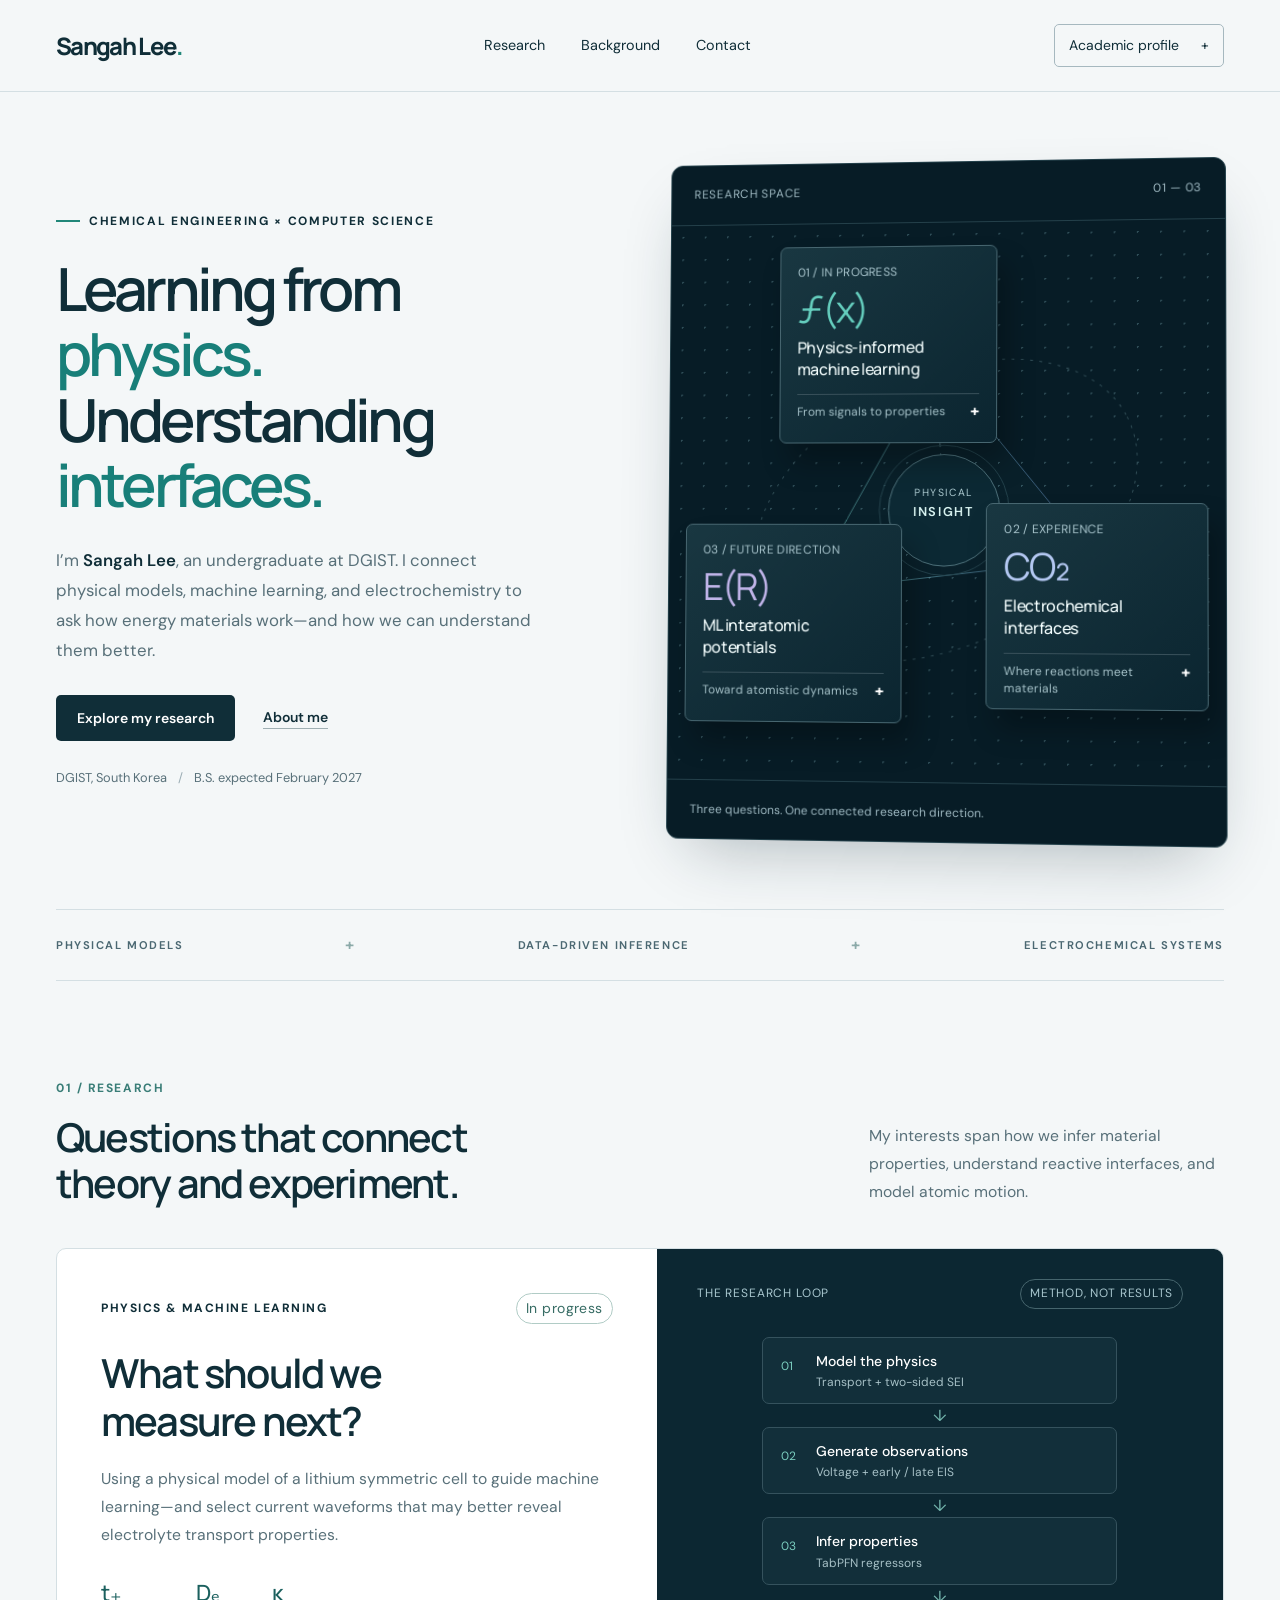
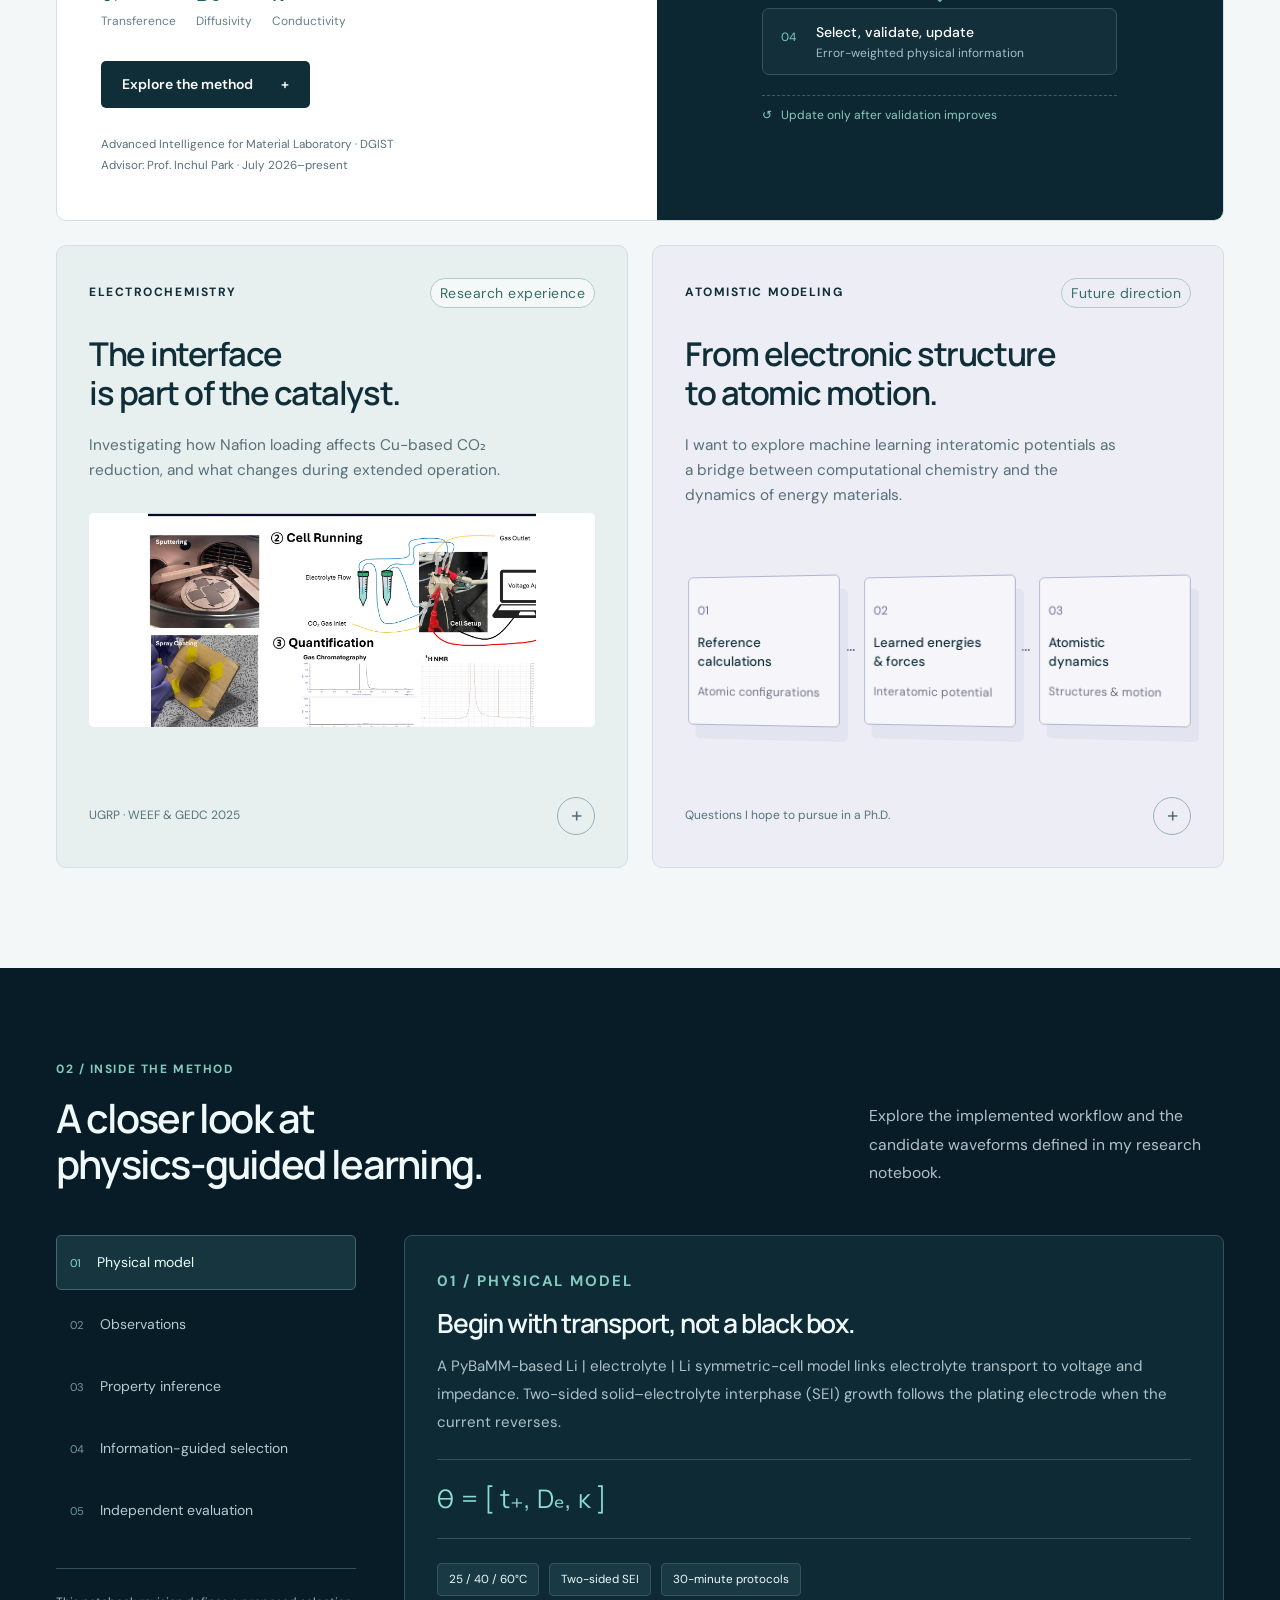
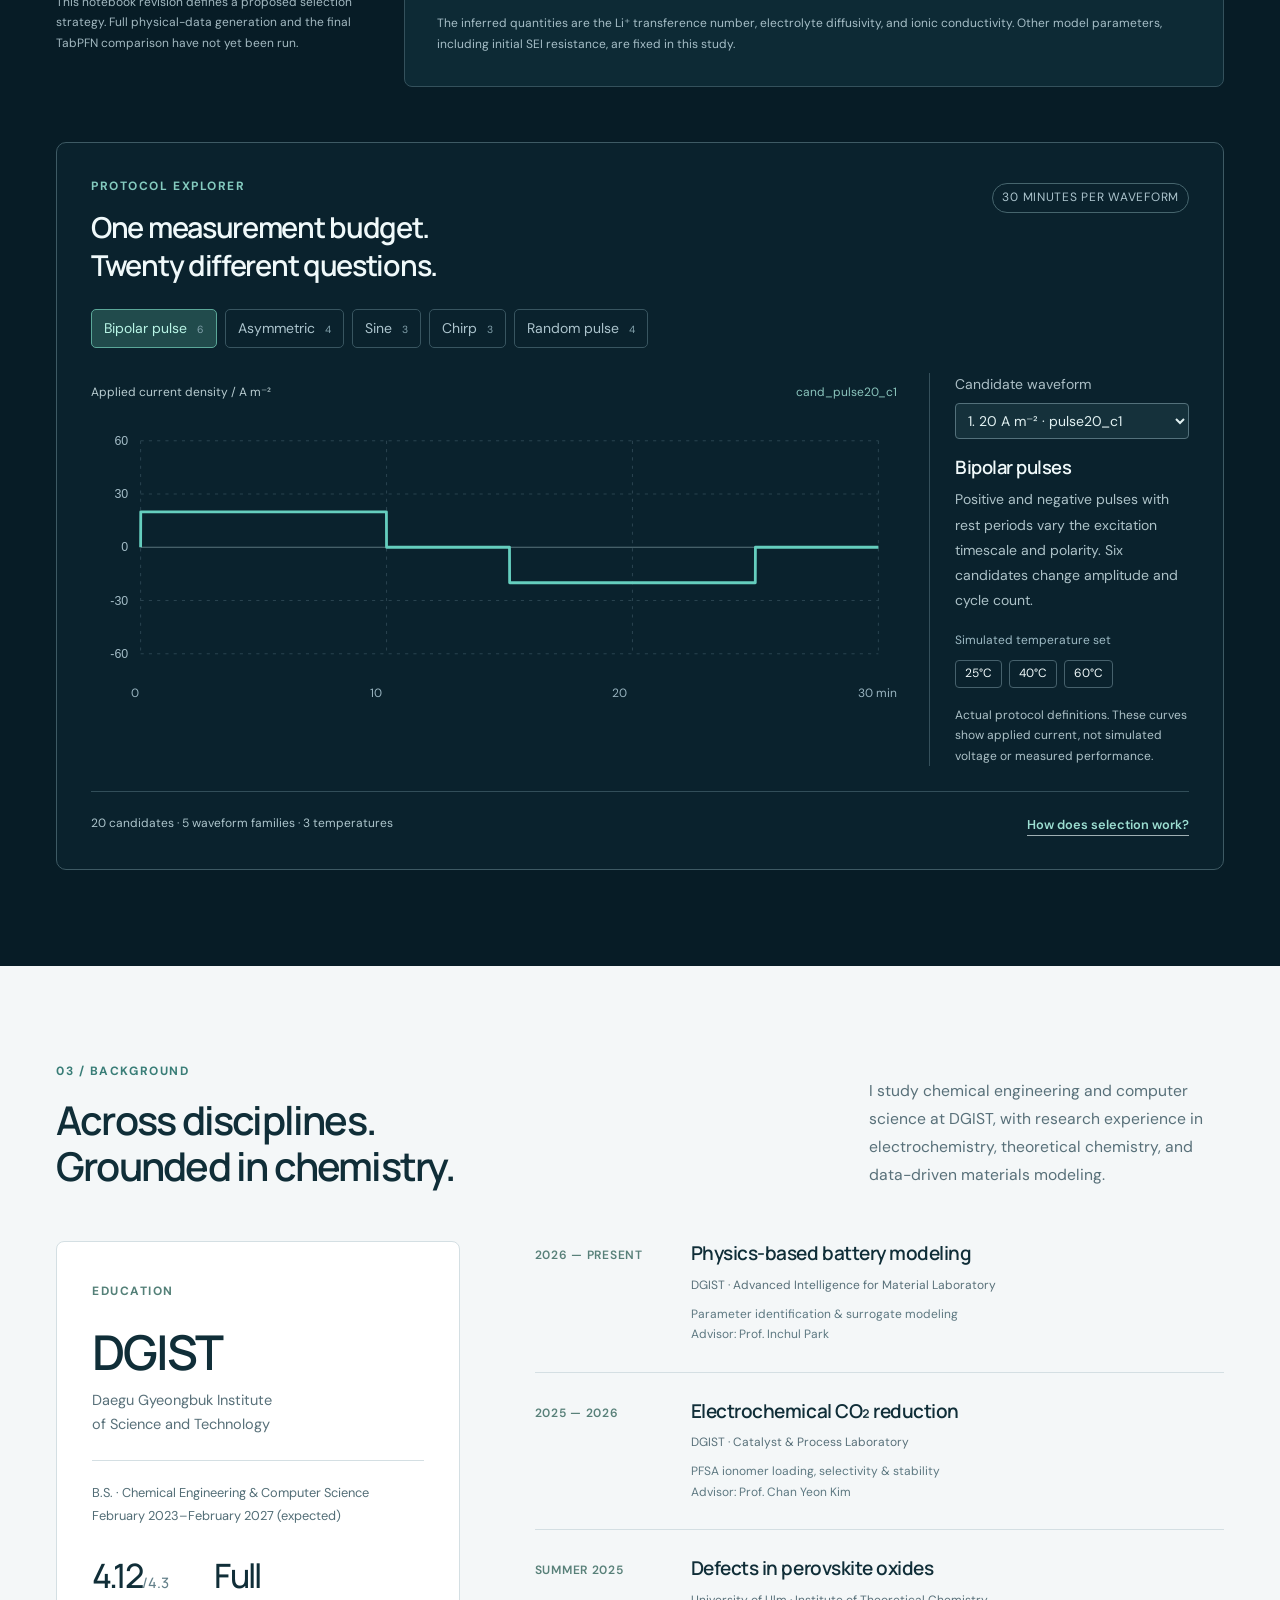
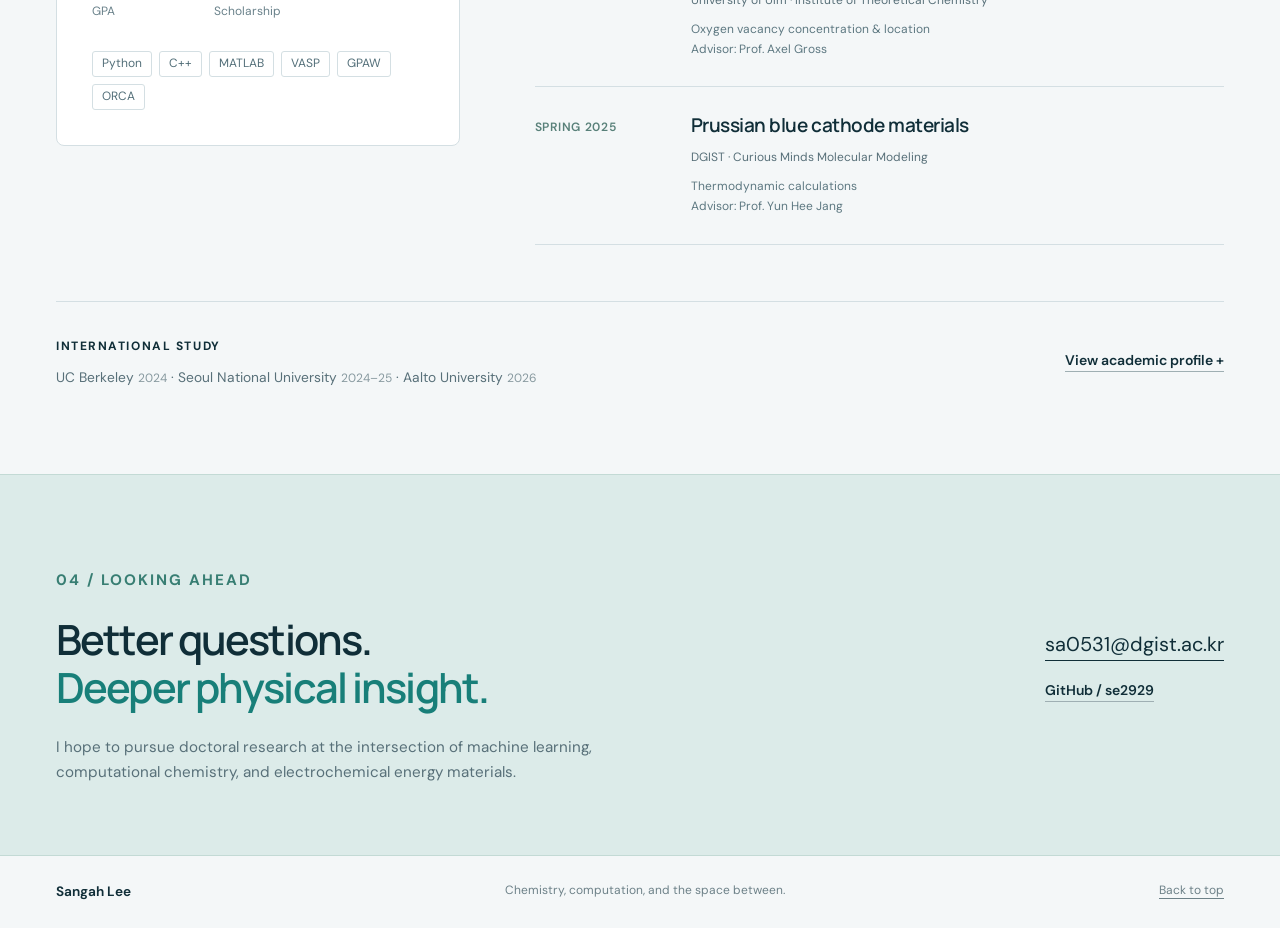
==== index.html @ da041368 "Publish Sangah Lee academic research portfolio" ====
<!doctype html>
<html lang="en">
<head>
<meta charset="UTF-8"><meta name="viewport" content="width=device-width, initial-scale=1">
<meta name="description" content="Sangah Lee — DGIST undergraduate exploring physics-informed machine learning, electrochemical interfaces, and atomistic simulation.">
<meta name="theme-color" content="#071c26"><title>Sangah Lee | Learning from physics. Understanding interfaces.</title>
<link rel="icon" type="image/svg+xml" href="data:image/svg+xml,%3Csvg xmlns='http://www.w3.org/2000/svg' viewBox='0 0 40 40'%3E%3Crect width='40' height='40' rx='9' fill='%23071c26'/%3E%3Cpath d='M27 11H17a5 5 0 0 0 0 10h6a4 4 0 0 1 0 8H12' fill='none' stroke='%2379ded0' stroke-width='3'/%3E%3C/svg%3E">
<link rel="stylesheet" href="styles.css"><script src="protocols.js" defer></script><script src="app.js" defer></script>
</head>
<body>
<a class="skip" href="#main">Skip to content</a>
<header class="site-header"><a class="wordmark" href="#home" aria-label="Sangah Lee home">Sangah Lee<span class="wordmark-dot">.</span></a><nav aria-label="Main navigation"><a href="#research">Research</a><a href="#background">Background</a><a href="#contact">Contact</a></nav><button class="profile-button" data-panel="profile">Academic profile <span aria-hidden="true">+</span></button></header>
<main id="main">
<section class="hero section-wrap" id="home">
<div class="hero-copy"><p class="eyebrow"><span class="small-line"></span> CHEMICAL ENGINEERING × COMPUTER SCIENCE</p><h1>Learning from <br><em>physics.</em><br>Understanding <br><em>interfaces.</em></h1><p class="hero-intro">I’m <strong>Sangah Lee</strong>, an undergraduate at DGIST. I connect physical models, machine learning, and electrochemistry to ask how energy materials work—and how we can understand them better.</p><div class="hero-actions"><a class="button primary" href="#research">Explore my research</a><a class="text-link" href="#background">About me</a></div><p class="hero-caption">DGIST, South Korea <span> / </span> B.S. expected February 2027</p></div>
<div class="research-map" aria-label="Interactive map of three research interests"><div class="map-header"><span>RESEARCH SPACE</span><span>01 — 03</span></div><div class="map-field"><svg class="map-lines" viewBox="0 0 600 560" aria-hidden="true"><defs><linearGradient id="lineGrad"><stop stop-color="#7ae0cf"/><stop offset="1" stop-color="#7396d9"/></linearGradient></defs><ellipse cx="300" cy="290" rx="220" ry="144" fill="none" stroke="#335059" stroke-dasharray="3 7" transform="rotate(-27 300 290)"/><path d="M290 130L462 341L151 378Z" fill="#6dd3c9" fill-opacity=".025" stroke="url(#lineGrad)" stroke-opacity=".5"/><path d="M290 130L300 290M462 341L300 290M151 378L300 290" stroke="#567c85" stroke-dasharray="4 7"/><circle cx="300" cy="290" r="60" fill="#0c2934" stroke="#537781"/><circle cx="300" cy="290" r="70" fill="none" stroke="#25444e"/></svg><div class="map-center"><span>PHYSICAL</span><strong>INSIGHT</strong></div>
<button class="map-node node-one" data-panel="ml"><span class="node-index">01 / IN PROGRESS</span><span class="node-symbol">ƒ(x)</span><strong>Physics-informed<br>machine learning</strong><span class="node-footer">From signals to properties <b>+</b></span></button>
<button class="map-node node-two" data-panel="electrochem"><span class="node-index">02 / EXPERIENCE</span><span class="node-symbol">CO₂</span><strong>Electrochemical<br>interfaces</strong><span class="node-footer">Where reactions meet materials <b>+</b></span></button>
<button class="map-node node-three" data-panel="mlip"><span class="node-index">03 / FUTURE DIRECTION</span><span class="node-symbol">E(R)</span><strong>ML interatomic<br>potentials</strong><span class="node-footer">Toward atomistic dynamics <b>+</b></span></button>
</div><div class="map-footer"><span>Three questions. One connected research direction.</span><span>Click to explore</span></div></div>
</section>
<div class="discipline-strip section-wrap"><span>PHYSICAL MODELS</span><span class="strip-plus">+</span><span>DATA-DRIVEN INFERENCE</span><span class="strip-plus">+</span><span>ELECTROCHEMICAL SYSTEMS</span></div>
<section class="section-wrap research-section" id="research"><div class="section-heading"><div><p class="eyebrow">01 / RESEARCH</p><h2>Questions that connect<br>theory and experiment.</h2></div><p>My interests span how we infer material properties, understand reactive interfaces, and model atomic motion.</p></div>
<article class="feature-card"><div class="feature-copy"><div class="label-row"><span class="eyebrow">PHYSICS & MACHINE LEARNING</span><span class="status">In progress</span></div><h3>What should we<br>measure next?</h3><p>Using a physical model of a lithium symmetric cell to guide machine learning—and select current waveforms that may better reveal electrolyte transport properties.</p><div class="target-tokens"><span><b>t₊</b> Transference</span><span><b>Dₑ</b> Diffusivity</span><span><b>κ</b> Conductivity</span></div><button class="button primary" data-panel="ml">Explore the method <span aria-hidden="true">+</span></button><p class="source-caption">Advanced Intelligence for Material Laboratory · DGIST<br>Advisor: Prof. Inchul Park · July 2026–present</p></div><div class="feature-visual"><div class="visual-top"><span>THE RESEARCH LOOP</span><span class="outline-pill">METHOD, NOT RESULTS</span></div><div class="loop-grid"><button data-step-jump="0"><span>01</span><strong>Model the physics</strong><small>Transport + two-sided SEI</small></button><span class="loop-connector" aria-hidden="true">↓</span><button data-step-jump="1"><span>02</span><strong>Generate observations</strong><small>Voltage + early / late EIS</small></button><span class="loop-connector" aria-hidden="true">↓</span><button data-step-jump="2"><span>03</span><strong>Infer properties</strong><small>TabPFN regressors</small></button><span class="loop-connector" aria-hidden="true">↓</span><button data-step-jump="3"><span>04</span><strong>Select, validate, update</strong><small>Error-weighted physical information</small></button></div><div class="loop-return">↺ &nbsp; Update only after validation improves</div></div></article>
<div class="research-pair"><article class="secondary-card electro-card"><div class="label-row"><span class="eyebrow">ELECTROCHEMISTRY</span><span class="status light">Research experience</span></div><h3>The interface<br>is part of the catalyst.</h3><p>Investigating how Nafion loading affects Cu-based CO₂ reduction, and what changes during extended operation.</p><img src="experimental-setup.webp" alt="Team poster figures showing Cu sputtering, Nafion spray coating, a CO₂ reduction flow-cell setup, and GC and NMR analysis" loading="lazy" width="1386" height="762"><div class="card-bottom"><span>UGRP · WEEF & GEDC 2025</span><button class="circle-button" data-panel="electrochem" aria-label="Explore electrochemical interfaces">+</button></div></article>
<article class="secondary-card mlip-card"><div class="label-row"><span class="eyebrow">ATOMISTIC MODELING</span><span class="status">Future direction</span></div><h3>From electronic structure<br>to atomic motion.</h3><p>I want to explore machine learning interatomic potentials as a bridge between computational chemistry and the dynamics of energy materials.</p><div class="mlip-diagram" aria-label="Proposed workflow: reference calculations to learned energies and forces to molecular dynamics"><div><span>01</span><strong>Reference<br>calculations</strong><small>Atomic configurations</small></div><span class="diagram-link" aria-hidden="true">···</span><div><span>02</span><strong>Learned energies<br>& forces</strong><small>Interatomic potential</small></div><span class="diagram-link" aria-hidden="true">···</span><div><span>03</span><strong>Atomistic<br>dynamics</strong><small>Structures & motion</small></div></div><div class="card-bottom"><span>Questions I hope to pursue in a Ph.D.</span><button class="circle-button" data-panel="mlip" aria-label="Explore future MLIP research interests">+</button></div></article></div>
</section>
<section class="workflow-section" id="workflow"><div class="section-wrap"><div class="section-heading"><div><p class="eyebrow">02 / INSIDE THE METHOD</p><h2>A closer look at<br>physics-guided learning.</h2></div><p>Explore the implemented workflow and the candidate waveforms defined in my research notebook.</p></div><div class="workflow-layout"><div class="workflow-tabs" role="tablist" aria-label="Research workflow stages" aria-orientation="vertical"><button role="tab" id="step-tab-0" aria-controls="step-panel" aria-selected="true" data-step="0"><span>01</span>Physical model</button><button role="tab" id="step-tab-1" aria-controls="step-panel" aria-selected="false" tabindex="-1" data-step="1"><span>02</span>Observations</button><button role="tab" id="step-tab-2" aria-controls="step-panel" aria-selected="false" tabindex="-1" data-step="2"><span>03</span>Property inference</button><button role="tab" id="step-tab-3" aria-controls="step-panel" aria-selected="false" tabindex="-1" data-step="3"><span>04</span>Information-guided selection</button><button role="tab" id="step-tab-4" aria-controls="step-panel" aria-selected="false" tabindex="-1" data-step="4"><span>05</span>Independent evaluation</button><div class="workflow-note">This notebook revision defines a proposed selection strategy. Full physical-data generation and the final TabPFN comparison have not yet been run.</div></div><div class="stage-panel" id="step-panel" role="tabpanel" aria-labelledby="step-tab-0" tabindex="0"></div></div>
<div class="waveform-explorer"><div class="explorer-header"><div><p class="eyebrow">PROTOCOL EXPLORER</p><h3>One measurement budget.<br>Twenty different questions.</h3></div><span class="outline-pill">30 MINUTES PER WAVEFORM</span></div><div class="family-controls" role="group" aria-label="Waveform family"><button data-family="bipolar_pulse" aria-pressed="true">Bipolar pulse <span>6</span></button><button data-family="asymmetric" aria-pressed="false">Asymmetric <span>4</span></button><button data-family="sine" aria-pressed="false">Sine <span>3</span></button><button data-family="chirp" aria-pressed="false">Chirp <span>3</span></button><button data-family="random_pulse" aria-pressed="false">Random pulse <span>4</span></button></div><div class="chart-layout"><div class="waveform-chart"><div class="chart-topline"><span>Applied current density / A m⁻²</span><span id="waveform-name"></span></div><svg id="waveform-svg" viewBox="0 0 780 260" role="img" aria-labelledby="wave-title wave-desc"><title id="wave-title">Candidate current waveform</title><desc id="wave-desc">Current density over a thirty-minute experiment, generated from the supplied notebook protocol definitions.</desc><g id="wave-grid"></g><path id="wave-path" fill="none" stroke="#65cebe" stroke-width="2.7" stroke-linejoin="round"/></svg><div class="chart-bottomline"><span>0</span><span>10</span><span>20</span><span>30 min</span></div></div><div class="waveform-context"><label for="protocol-select">Candidate waveform</label><select id="protocol-select"></select><h4 id="family-title"></h4><p id="family-description"></p><div class="temperature-label">Simulated temperature set</div><div class="temperature-tags"><span>25°C</span><span>40°C</span><span>60°C</span></div><p class="small-note">Actual protocol definitions. These curves show applied current, not simulated voltage or measured performance.</p></div></div><div class="explorer-foot"><span>20 candidates · 5 waveform families · 3 temperatures</span><button class="text-link" data-panel="selection">How does selection work?</button></div></div>
</div></section>
<section class="section-wrap background-section" id="background"><div class="section-heading"><div><p class="eyebrow">03 / BACKGROUND</p><h2>Across disciplines.<br>Grounded in chemistry.</h2></div><p>I study chemical engineering and computer science at DGIST, with research experience in electrochemistry, theoretical chemistry, and data-driven materials modeling.</p></div><div class="background-grid"><div class="education-block"><span class="eyebrow">EDUCATION</span><h3>DGIST</h3><p>Daegu Gyeongbuk Institute<br>of Science and Technology</p><div class="degree">B.S. · Chemical Engineering & Computer Science<br>February 2023–February 2027 (expected)</div><div class="education-stats"><div><strong>4.12<span>/4.3</span></strong><small>GPA</small></div><div><strong>Full</strong><small>Scholarship</small></div></div><div class="skills"><span>Python</span><span>C++</span><span>MATLAB</span><span>VASP</span><span>GPAW</span><span>ORCA</span></div></div><div class="timeline"><article><span class="timeline-date">2026 — PRESENT</span><div><h3>Physics-based battery modeling</h3><p>DGIST · Advanced Intelligence for Material Laboratory</p><small>Parameter identification & surrogate modeling<br>Advisor: Prof. Inchul Park</small></div></article><article><span class="timeline-date">2025 — 2026</span><div><h3>Electrochemical CO₂ reduction</h3><p>DGIST · Catalyst & Process Laboratory</p><small>PFSA ionomer loading, selectivity & stability<br>Advisor: Prof. Chan Yeon Kim</small></div></article><article><span class="timeline-date">SUMMER 2025</span><div><h3>Defects in perovskite oxides</h3><p>University of Ulm · Institute of Theoretical Chemistry</p><small>Oxygen vacancy concentration & location<br>Advisor: Prof. Axel Gross</small></div></article><article><span class="timeline-date">SPRING 2025</span><div><h3>Prussian blue cathode materials</h3><p>DGIST · Curious Minds Molecular Modeling</p><small>Thermodynamic calculations<br>Advisor: Prof. Yun Hee Jang</small></div></article></div></div><div class="background-bottom"><div><span class="eyebrow">INTERNATIONAL STUDY</span><p>UC Berkeley <span>2024</span> · Seoul National University <span>2024–25</span> · Aalto University <span>2026</span></p></div><button class="text-link" data-panel="profile">View academic profile +</button></div></section>
<section class="contact-section" id="contact"><div class="section-wrap contact-inner"><div><p class="eyebrow">04 / LOOKING AHEAD</p><h2>Better questions.<br><em>Deeper physical insight.</em></h2><p>I hope to pursue doctoral research at the intersection of machine learning, computational chemistry, and electrochemical energy materials.</p></div><div class="contact-links"><a class="contact-email" href="mailto:sa0531@dgist.ac.kr">sa0531@dgist.ac.kr</a><a class="text-link" href="https://github.com/se2929" target="_blank" rel="noopener noreferrer">GitHub / se2929</a></div></div></section>
</main><footer class="section-wrap footer"><span>Sangah Lee</span><span>Chemistry, computation, and the space between.</span><a href="#home">Back to top</a></footer>
<dialog id="detail-dialog" aria-labelledby="detail-title"><div class="dialog-top"><span class="eyebrow" id="detail-eyebrow"></span><button id="close-dialog" aria-label="Close research details">Close <span aria-hidden="true">×</span></button></div><div class="dialog-scroll"><h2 id="detail-title"></h2><div id="detail-body"></div></div></dialog>
<noscript><div class="noscript">Enable JavaScript to explore research details and interactive waveforms. The overview, background, and contact information remain available above.</div></noscript>
</body></html>
---- styles.css ----
@import url('https://fonts.googleapis.com/css2?family=DM+Sans:wght@400;450;500;550;600;650;700&family=Manrope:wght@400;500;600;650;700;750;800&display=swap');
:root{--navy:#071c26;--ink:#102e38;--muted:#587079;--teal:#65cebe;--paper:#f4f7f8;--line:#d4dfe3;--white:#fff;--sans:'DM Sans',Arial,sans-serif;--heading:'Manrope',Arial,sans-serif}*{box-sizing:border-box}html{scroll-behavior:smooth;scroll-padding-top:95px}body{margin:0;font:16px/1.65 var(--sans);color:var(--ink);background:var(--paper)}button,input,select{font:inherit}button,a{-webkit-tap-highlight-color:transparent}button{cursor:pointer}a{color:inherit;text-decoration:none}button{color:inherit}button:focus-visible,a:focus-visible,select:focus-visible,input:focus-visible,[tabindex]:focus-visible{outline:3px solid #199985;outline-offset:5px}h1,h2,h3,h4,p{margin:0}h1,h2,h3,h4{font-family:var(--heading);line-height:1.15;font-weight:600;letter-spacing:-.045em}p{color:var(--muted)}em{font-style:normal;color:#187f79}strong{font-weight:600}.section-wrap{width:min(1280px,calc(100% - 112px));margin:auto}.eyebrow{font-size:.75rem;font-weight:700;letter-spacing:.13em;line-height:1.6;color:inherit}.skip{position:fixed;left:20px;top:-100px;z-index:100;background:white;padding:12px}.skip:focus{top:12px}.site-header{height:92px;padding:0 56px;display:flex;align-items:center;justify-content:space-between;border-bottom:1px solid var(--line);background:rgba(244,247,248,.96);position:sticky;top:0;z-index:20}.wordmark{font-family:var(--heading);font-size:1.5rem;font-weight:750;letter-spacing:-.07em}.wordmark-dot{color:#218779}.site-header nav{display:flex;gap:36px;font-size:.9rem}.site-header nav a:hover,.text-link:hover{color:#178877}.profile-button{border:1px solid #a6b8bf;background:transparent;border-radius:5px;padding:9px 14px;font-size:.85rem}.profile-button span{margin-left:18px}.hero{display:grid;grid-template-columns:1fr 1fr;gap:48px;padding-top:67px;padding-bottom:68px;align-items:center;min-height:760px}.hero .eyebrow{font-size:.69rem;letter-spacing:.14em;display:flex;align-items:center;gap:9px;margin-bottom:25px}.small-line{display:inline-block;width:24px;height:2px;background:#218779;flex-shrink:0}h1{font-size:clamp(3rem,4.65vw,4.5rem);line-height:1.1;letter-spacing:-.065em}.hero-intro{max-width:475px;font-size:1.05rem;margin-top:27px;line-height:1.8}.hero-intro strong{color:var(--ink)}.hero-actions{display:flex;align-items:center;gap:28px;margin-top:29px}.button{border:0;display:inline-flex;align-items:center;justify-content:center;gap:28px;border-radius:5px;padding:12px 21px;font-size:.88rem;font-weight:600;line-height:1.6;transition:background .2s,transform .2s}.button:hover{transform:translateY(-2px)}.primary{background:var(--ink);color:#fff}.primary:hover{background:#1a514f}.text-link{font-size:.9rem;font-weight:600;background:none;border:0;padding:0;text-decoration:underline;text-decoration-color:#9fafb3;text-underline-offset:6px}.hero-caption{font-size:.76rem;margin-top:26px}.hero-caption span{padding:0 8px;color:#9badb4}.research-map{background:var(--navy);color:white;border:1px solid #23404a;border-radius:12px;box-shadow:0 28px 65px -25px #122a3655;overflow:hidden;transform:perspective(1800px) rotateY(-5deg) rotateX(2deg);transition:transform .5s}.research-map:hover{transform:perspective(1800px) rotateY(0) rotateX(0)}.map-header,.map-footer{display:flex;justify-content:space-between;gap:20px;align-items:center;color:#9fb9c2;padding:20px 23px;font-size:.65rem;letter-spacing:.1em}.map-header{border-bottom:1px solid #24404a}.map-footer{border-top:1px solid #24404a;font-size:.64rem;letter-spacing:0}.map-footer span:last-child{color:#82dacf;white-space:nowrap}.map-field{height:510px;position:relative;background-image:radial-gradient(#31505a 1px,transparent 1px);background-size:23px 23px;isolation:isolate}.map-lines{width:100%;height:100%;position:absolute;inset:0;z-index:-1}.map-center{position:absolute;top:48%;left:50%;transform:translate(-50%,-15%);text-align:center;line-height:1.65;letter-spacing:.16em;font-size:.58rem;color:#accad0}.map-center strong{display:block;color:#dcf7f4;font-size:.72rem}.map-node{position:absolute;text-align:left;border:1px solid #486771;border-radius:7px;background:linear-gradient(140deg,#193741,#0b2530);color:#f5ffff;width:210px;padding:17px 17px 12px;box-shadow:10px 20px 28px #0004;transition:transform .25s,border-color .25s,box-shadow .25s}.map-node:hover,.map-node:focus-visible{transform:translateY(-7px);border-color:#8fe4d5;box-shadow:9px 24px 32px #0006}.node-one{left:20%;top:23px}.node-two{right:4%;top:272px}.node-three{left:3%;top:290px}.node-index{display:block;font-size:.56rem;letter-spacing:.075em;color:#a8c4cc;white-space:nowrap}.node-symbol{display:block;font-family:var(--heading);font-size:2.35rem;line-height:1.5;color:var(--teal);letter-spacing:-.05em}.node-two .node-symbol{color:#b4c8f2}.node-three .node-symbol{color:#c0b4e9}.map-node strong{font-family:var(--heading);font-size:.95rem;font-weight:500;display:block;line-height:1.4;letter-spacing:-.02em}.node-footer{font-size:.57rem;display:flex;justify-content:space-between;align-items:center;gap:5px;color:#a6c2c9;border-top:1px solid #38505a;margin-top:13px;padding-top:9px}.node-footer b{font-size:1rem;color:white}.discipline-strip{display:flex;justify-content:space-between;align-items:center;border-top:1px solid var(--line);border-bottom:1px solid var(--line);padding-top:22px;padding-bottom:22px;font-size:.7rem;letter-spacing:.14em;font-weight:650;color:#4b6872}.strip-plus{color:#8caaa9;font-size:1rem}.research-section{padding-top:98px;padding-bottom:100px}.section-heading{display:flex;justify-content:space-between;gap:40px;align-items:flex-end;margin-bottom:42px}.section-heading .eyebrow{color:#397d77;margin-bottom:16px}h2{font-size:clamp(2.2rem,3.1vw,3.1rem);line-height:1.16}.section-heading>p{max-width:355px;font-size:.98rem;line-height:1.8}.feature-card{display:grid;grid-template-columns:1.06fr 1fr;background:white;border:1px solid var(--line);border-radius:10px;overflow:hidden}.feature-copy{padding:44px}.label-row{display:flex;align-items:center;justify-content:space-between;gap:15px;flex-wrap:wrap}.label-row .eyebrow{font-size:.68rem}.status{font-size:.65rem;letter-spacing:.035em;border:1px solid #b1ccc6;border-radius:30px;padding:3px 9px;white-space:nowrap;color:#376c64;line-height:1.6}.feature-copy h3,.secondary-card h3{font-size:2.5rem;line-height:1.2;margin:25px 0 20px}.feature-copy>p{font-size:.98rem;line-height:1.8}.target-tokens{display:flex;gap:20px;margin:25px 0 30px;flex-wrap:wrap}.target-tokens span{font-size:.72rem;color:#688089}.target-tokens b{display:block;font-size:1.4rem;color:#1b605e;font-family:var(--heading);font-weight:500}.source-caption{font-size:.73rem!important;line-height:1.8!important;margin-top:26px}.feature-visual{background:#0c2732;padding:30px 40px;color:#d7eded;position:relative}.visual-top{display:flex;gap:15px;justify-content:space-between;align-items:center;font-size:.65rem;letter-spacing:.07em;color:#a8c6ce}.outline-pill{border:1px solid #46656d;border-radius:24px;padding:4px 9px;font-size:.6rem;letter-spacing:.06em;white-space:nowrap}.loop-grid{max-width:355px;margin:28px auto 0;display:grid;justify-items:center}.loop-grid button{width:100%;position:relative;border:1px solid #35525d;background:#122f3a;border-radius:7px;padding:14px 17px 14px 53px;text-align:left;color:white;transition:background .2s,transform .2s}.loop-grid button:hover{background:#21444b;transform:translateX(4px)}.loop-grid button>span{position:absolute;left:18px;top:19px;font-size:.67rem;color:#7acdbf}.loop-grid strong{display:block;font-size:.85rem;font-weight:500}.loop-grid small{display:block;font-size:.67rem;color:#a6c0c6}.loop-connector{color:#73b4ac;height:23px;line-height:23px}.loop-return{font-size:.68rem;color:#8ec9be;max-width:355px;margin:20px auto 0;border-top:1px dashed #3f5c65;padding-top:10px}.research-pair{display:grid;grid-template-columns:1fr 1fr;gap:24px;margin-top:24px}.secondary-card{border-radius:10px;overflow:hidden;border:1px solid var(--line);padding:32px;display:flex;flex-direction:column}.secondary-card h3{font-size:2.05rem;margin-top:26px}.secondary-card>p{font-size:.96rem;max-width:440px;margin-bottom:20px}.electro-card{background:#e7efef}.electro-card img{width:100%;height:214px;object-fit:contain;object-position:center;background:white;border-radius:5px;margin-top:10px}.light{background:#f4f9f8}.card-bottom{display:flex;align-items:center;justify-content:space-between;gap:20px;font-size:.72rem;margin-top:auto;padding-top:24px;color:#56727b}.circle-button{border:1px solid #9ab1b7;border-radius:50%;width:38px;height:38px;flex-shrink:0;background:transparent;font-size:1.3rem;line-height:1}.circle-button:hover{background:var(--ink);color:white}.mlip-card{background:#ecedf5}.mlip-diagram{display:flex;align-items:center;justify-content:center;gap:10px;min-height:244px;padding:20px 0}.mlip-diagram>div{padding:24px 9px;border:1px solid #afb5d0;border-radius:5px;background:#ffffff80;min-height:150px;flex:1;transform:perspective(800px) rotateY(-12deg);box-shadow:8px 14px 0 #cbd0e44d}.mlip-diagram span{display:block;font-size:.65rem;color:#6f6b95}.mlip-diagram strong{display:block;font-size:.84rem;font-weight:500;line-height:1.45;margin:12px 0}.mlip-diagram small{font-size:.65rem;line-height:1.5;color:#6e7388;display:block}.diagram-link{font-size:1.1rem!important}.workflow-section{background:var(--navy);color:#f0f9fa;padding:92px 0 96px}.workflow-section p{color:#adc2c8}.workflow-section .eyebrow{color:#84cbbf}.workflow-section .section-heading>p{color:#b1c3ca}.workflow-layout{display:grid;grid-template-columns:300px 1fr;gap:48px;margin-top:48px}.workflow-tabs{display:flex;flex-direction:column;gap:7px}.workflow-tabs button{background:transparent;border:1px solid transparent;color:#b6cbd1;text-align:left;font-size:.91rem;padding:16px 13px;border-radius:5px;line-height:1.5;display:flex;gap:16px}.workflow-tabs button>span{color:#73979f;font-size:.7rem;padding-top:3px}.workflow-tabs button[aria-selected=true]{background:#16353e;border-color:#42676d;color:#eafff9}.workflow-tabs button[aria-selected=true]>span{color:#87dfcc}.workflow-note{font-size:.75rem;line-height:1.7;color:#a3b9c1;border-top:1px solid #33515b;margin-top:23px;padding-top:23px}.stage-panel{background:#0d2a35;border:1px solid #34515c;border-radius:8px;padding:32px;min-height:365px}.stage-panel h3{font-size:1.65rem;margin:12px 0 15px}.stage-panel p{font-size:.94rem;line-height:1.85}.stage-equation{border-top:1px solid #35535b;border-bottom:1px solid #35535b;padding:18px 0;margin:22px 0;font-family:var(--heading);font-size:1.6rem;letter-spacing:.01em;color:#8bdecf}.stage-facts{display:flex;flex-wrap:wrap;gap:10px;margin-top:24px}.stage-facts span{background:#193a44;border:1px solid #35545d;padding:6px 11px;font-size:.73rem;border-radius:4px}.stage-panel .small-note{font-size:.75rem;color:#a6bec7}.waveform-explorer{border:1px solid #3e5a64;border-radius:10px;padding:34px;margin-top:55px;background:#0a222d}.explorer-header{display:flex;justify-content:space-between;align-items:flex-start;gap:20px}.explorer-header h3{font-size:1.8rem;line-height:1.3;margin-top:13px}.explorer-header .outline-pill{margin-top:6px;color:#acc4cd}.family-controls{display:flex;flex-wrap:wrap;gap:8px;margin:25px 0}.family-controls button{background:transparent;border:1px solid #385560;color:#acc4cd;border-radius:5px;padding:7px 12px;font-size:.79rem}.family-controls button span{font-size:.65rem;margin-left:6px;color:#83a2ac}.family-controls button[aria-pressed=true]{background:#214b4c;color:#b9f5e6;border-color:#5ba798}.chart-layout{display:grid;grid-template-columns:1fr 260px;gap:32px;align-items:start}.waveform-chart{padding:10px 0}.chart-topline{display:flex;flex-wrap:wrap;justify-content:space-between;gap:8px;color:#b9cdd1;font-size:.71rem;margin-bottom:12px}.chart-topline span:last-child{color:#8bc5bd;font-size:.67rem;overflow-wrap:anywhere}.waveform-chart svg{display:block;width:100%;height:auto}.chart-bottomline{display:flex;justify-content:space-between;padding-left:40px;font-size:.65rem;color:#98b3bf}.waveform-context{border-left:1px solid #35505b;padding-left:25px}.waveform-context label{display:block;font-size:.75rem;color:#acbfc6;margin-bottom:7px}.waveform-context select{width:100%;color:#e1f0f1;border:1px solid #54717b;background:#15313b;border-radius:4px;padding:7px 8px;font-size:.75rem}.waveform-context h4{font-size:1.15rem;margin:18px 0 9px;letter-spacing:-.025em}.waveform-context p{font-size:.79rem;line-height:1.8}.temperature-label{font-size:.7rem;color:#9dbac4;margin:18px 0 9px}.temperature-tags{display:flex;gap:7px}.temperature-tags span{font-size:.7rem;border:1px solid #46616c;border-radius:4px;padding:3px 9px}.small-note{font-size:.75rem!important;line-height:1.7!important;margin-top:17px}.explorer-foot{display:flex;flex-wrap:wrap;justify-content:space-between;gap:15px;border-top:1px solid #324e59;padding-top:22px;margin-top:25px;color:#adc5cc;font-size:.72rem}.explorer-foot .text-link{color:#9cded1;font-size:.8rem}.background-section{padding:96px 0 85px}.background-grid{display:grid;grid-template-columns:.82fr 1.4fr;gap:75px;margin-top:52px}.education-block{border:1px solid var(--line);padding:35px;background:white;border-radius:8px;align-self:start}.education-block>.eyebrow{color:#548078}.education-block h3{font-size:3rem;margin:20px 0 10px}.education-block>p{font-size:.91rem}.degree{font-size:.8rem;line-height:1.8;margin-top:23px;color:#526d76;border-top:1px solid var(--line);padding-top:20px}.education-stats{display:flex;gap:45px;margin-top:28px}.education-stats strong{font-size:2.1rem;font-family:var(--heading);line-height:1.2;font-weight:500;letter-spacing:-.05em}.education-stats strong span{font-size:.9rem;color:#64808a;letter-spacing:0}.education-stats small{display:block;color:#69818a;font-size:.72rem;margin-top:5px}.skills{display:flex;flex-wrap:wrap;gap:7px;margin-top:30px}.skills span{border:1px solid var(--line);padding:2px 9px;border-radius:3px;font-size:.7rem;color:#536f79}.timeline article{display:grid;grid-template-columns:140px 1fr;gap:16px;padding:0 0 27px;margin:0 0 26px;border-bottom:1px solid var(--line)}.timeline-date{font-size:.65rem;font-weight:600;letter-spacing:.06em;color:#588079;padding-top:5px}.timeline h3{font-size:1.19rem;letter-spacing:-.025em;line-height:1.35}.timeline p{font-size:.8rem;margin:9px 0 8px}.timeline small{font-size:.77rem;color:#5d7881;line-height:1.7;display:block}.background-bottom{border-top:1px solid var(--line);padding-top:30px;margin-top:30px;display:flex;justify-content:space-between;align-items:center;gap:30px}.background-bottom p{font-size:.86rem;margin-top:8px}.background-bottom p span{color:#87999f;font-size:.7rem}.contact-section{background:#dcebe9;border-top:1px solid #c3dad5;border-bottom:1px solid #c3dad5;padding:70px 0}.contact-inner{display:flex;justify-content:space-between;align-items:center;gap:55px}.contact-inner .eyebrow{color:#387e73;margin-bottom:23px}.contact-inner h2{font-size:2.6rem}.contact-inner p{max-width:560px;margin-top:23px;font-size:.95rem}.contact-links{display:flex;flex-direction:column;align-items:flex-start;gap:18px;flex-shrink:0}.contact-email{font-size:1.25rem;text-decoration:underline;text-underline-offset:9px;text-decoration-thickness:1px}.footer{display:flex;justify-content:space-between;gap:25px;padding:25px 0;font-size:.71rem;color:#6d8188}.footer span:first-child{font-size:.85rem;font-weight:650;color:var(--ink)}.footer a{text-decoration:underline;text-underline-offset:4px}dialog{border:1px solid #496069;border-radius:12px;padding:0;width:min(880px,calc(100% - 40px));max-height:88dvh;background:#f7f9fa;color:var(--ink);box-shadow:0 35px 100px #0006;overflow:hidden}dialog::backdrop{background:#00121ac9;backdrop-filter:blur(7px)}.dialog-top{padding:20px 30px;border-bottom:1px solid var(--line);display:flex;justify-content:space-between;align-items:center;gap:20px;background:#fff}.dialog-top .eyebrow{font-size:.65rem;color:#527770}.dialog-top button{padding:5px 10px;border:1px solid var(--line);background:white;border-radius:4px;white-space:nowrap;font-size:.8rem}.dialog-top button span{font-size:1.1rem;margin-left:12px}.dialog-scroll{max-height:calc(88dvh - 80px);overflow-y:auto;padding:33px 38px 45px;overscroll-behavior:contain}.dialog-scroll>h2{font-size:2.5rem;max-width:680px;margin-bottom:24px}.dialog-scroll h3{font-size:1.25rem;margin:28px 0 12px;letter-spacing:-.03em}.dialog-scroll h4{font-size:1rem;letter-spacing:-.02em;margin:20px 0 10px}.dialog-scroll p{font-size:.95rem;line-height:1.85;margin-bottom:14px}.dialog-scroll ul{padding-left:20px;font-size:.92rem;color:#4f6e79;line-height:1.8}.dialog-scroll li{margin-bottom:8px}.dialog-lead{font-size:1.05rem!important;color:#274b56!important}.fact-row{display:flex;gap:10px;flex-wrap:wrap;margin:22px 0}.fact-row span{border:1px solid #bed4ce;padding:7px 13px;border-radius:4px;font-size:.78rem;background:#e8f1ee}.notice{background:#e8efee;border-left:3px solid #438b7d;padding:16px 19px;border-radius:0 5px 5px 0;font-size:.84rem;color:#476870;margin:22px 0;line-height:1.8}.dialog-meta{font-size:.78rem!important;color:#71858d!important;border-top:1px solid var(--line);padding-top:20px;margin-top:25px}.dialog-scroll pre{white-space:pre-wrap;overflow-wrap:anywhere;background:#0c2833;color:#b9e9df;padding:20px;border-radius:6px;font-size:.79rem;line-height:1.8}.dialog-scroll details{border-top:1px solid var(--line);padding:15px 0}.dialog-scroll summary{cursor:pointer;font-weight:600;font-size:.91rem;line-height:1.6}.dialog-scroll details p{margin-top:14px}.dialog-scroll details img{width:100%;height:auto;margin-top:18px}.question-cards{display:grid;gap:12px;margin-top:22px}.question-cards article{background:#e9edf4;border:1px solid #cfd7e2;border-radius:7px;padding:20px}.question-cards h3{margin:0 0 10px}.question-cards p{margin:0;font-size:.88rem}.weight-demo{padding:22px;background:#fff;border:1px solid var(--line);border-radius:7px}.weight-demo .slider-row{display:grid;grid-template-columns:50px 1fr 50px;gap:12px;align-items:center;margin:12px 0;font-size:.85rem}.weight-demo input{width:100%;accent-color:#198775}.weight-bars{display:grid;grid-template-columns:repeat(3,1fr);gap:15px;margin-top:20px}.weight-bars>div{font-size:.8rem}.weight-bars .bar-track{height:8px;background:#dce9e6;margin:7px 0;border-radius:4px;overflow:hidden}.weight-bars .bar-track div{height:100%;background:#228c7c;width:33.3%;transition:width .2s}.result-controls{display:flex;gap:8px;flex-wrap:wrap;margin:18px 0}.result-controls button{border:1px solid #b7c7cf;background:white;padding:6px 14px;border-radius:5px;font-size:.8rem}.result-controls button[aria-pressed=true]{background:#173f48;color:white}.endpoint-chart{display:grid;grid-template-columns:1fr 1fr;gap:24px;background:white;border:1px solid var(--line);border-radius:6px;padding:23px}.endpoint-chart h4{margin:0 0 14px;font-size:.85rem}.endpoint-row{font-size:.75rem;margin:8px 0}.endpoint-row span{display:flex;justify-content:space-between}.endpoint-track{height:10px;background:#e5ecee;margin-top:6px}.endpoint-fill{height:100%;background:#248b7d}.hydrogen .endpoint-fill{background:#7180af}.endpoint-chart+small{display:block;font-size:.72rem;color:#6a828b;margin-top:8px}.resistance-table{width:100%;border-collapse:collapse;font-size:.82rem;margin:20px 0}.resistance-table th,.resistance-table td{text-align:left;border-bottom:1px solid var(--line);padding:9px}.resistance-table th{font-weight:600;background:#edf3f1}.resistance-table tr:nth-child(3){background:#e8f3ed}.noscript{padding:20px;background:#dbece6;text-align:center}
@media(min-width:1500px){.map-field{height:530px}.node-one{left:28%}.node-two{right:6%}.node-three{left:6%}}
@media(max-width:1150px){.section-wrap{width:calc(100% - 64px)}.site-header{padding:0 32px}.hero{gap:25px}.hero h1{font-size:3.4rem}.map-node{width:180px;padding:14px}.node-index{font-size:.51rem}.node-footer{font-size:.5rem}.node-one{left:20%;top:22px}.node-two{right:3%;top:255px}.node-three{left:3%;top:327px}.map-field{height:540px}.map-center{top:46%}.map-footer span:last-child{display:none}.feature-copy{padding:32px}.feature-visual{padding:28px}.feature-copy h3{font-size:2.2rem}.workflow-layout{grid-template-columns:260px 1fr;gap:25px}.background-grid{gap:35px}.timeline article{grid-template-columns:105px 1fr}.chart-layout{grid-template-columns:1fr 230px}.contact-email{font-size:1.08rem}.contact-inner h2{font-size:2.3rem}.secondary-card{padding:26px}.mlip-diagram{gap:5px}.mlip-diagram strong{font-size:.75rem}.mlip-diagram small{font-size:.6rem}}
@media(max-width:850px){.hero{grid-template-columns:1fr;gap:45px;padding-top:45px}.hero h1{font-size:4rem}.hero-intro{max-width:620px}.hero h1 br:nth-of-type(1),.hero h1 br:nth-of-type(3){display:none}.research-map{max-width:650px;transform:none;width:100%;margin:auto}.map-field{height:500px}.map-node{width:210px}.node-one{left:27%;top:20px}.node-two{top:260px;right:6%}.node-three{top:285px;left:5%}.map-center{top:50%}.node-index{font-size:.56rem}.node-footer{font-size:.57rem}.section-heading{display:block}.section-heading>p{max-width:600px;margin-top:23px}.feature-card{grid-template-columns:1fr 1fr}.feature-copy h3{font-size:1.9rem}.feature-copy{padding:28px}.feature-visual{padding:24px}.visual-top{flex-wrap:wrap}.research-pair{grid-template-columns:1fr}.secondary-card h3{font-size:2.1rem}.electro-card img{height:260px}.mlip-diagram{max-width:600px;width:100%;margin:auto}.mlip-diagram strong{font-size:1rem}.mlip-diagram small{font-size:.75rem}.workflow-layout{grid-template-columns:1fr}.workflow-tabs{display:grid;grid-template-columns:repeat(3,1fr)}.workflow-tabs button{padding:12px;font-size:.8rem;gap:8px}.workflow-note{grid-column:1/-1;margin:5px 0 8px;padding:16px 0 0}.chart-layout{grid-template-columns:1fr}.waveform-context{border-left:0;border-top:1px solid #35505b;padding:23px 0 0;display:grid;grid-template-columns:1fr 1fr;gap:10px 25px}.waveform-context label{align-self:center;margin:0}.waveform-context h4,.waveform-context p{grid-column:1/-1;margin:0}.temperature-label{margin:8px 0}.temperature-tags{align-items:center}.background-grid{grid-template-columns:1fr;gap:45px}.education-block{display:block}.education-stats{gap:60px}.timeline article{grid-template-columns:150px 1fr}.contact-inner{display:block}.contact-links{margin-top:35px}.contact-inner p{max-width:620px}.background-bottom{align-items:flex-start}.background-bottom>.text-link{flex-shrink:0}.discipline-strip{font-size:.6rem;letter-spacing:.075em}.site-header{height:78px}.site-header nav{gap:20px}.profile-button{font-size:.75rem}}
@media(max-width:560px){.section-wrap{width:calc(100% - 38px)}.site-header{height:70px;padding:0 19px}.wordmark{font-size:1.2rem}.site-header nav{gap:15px;font-size:.75rem}.profile-button{display:none}.hero{padding-top:37px;padding-bottom:40px;min-height:auto;gap:35px}.hero .eyebrow{font-size:.6rem;letter-spacing:.055em;margin-bottom:20px}.hero h1{font-size:2.65rem;line-height:1.15}.hero-intro{font-size:.93rem;margin-top:22px}.hero-actions{gap:22px}.hero-caption{font-size:.68rem}.research-map{border-radius:9px}.map-header{padding:15px 17px;font-size:.58rem}.map-field{height:565px}.map-node{width:178px;padding:13px 14px}.node-one{left:13%;top:22px}.node-two{right:4%;top:205px}.node-three{left:5%;top:382px}.node-symbol{font-size:1.75rem}.map-node strong{font-size:.86rem}.node-index{font-size:.5rem}.node-footer{font-size:.49rem;margin-top:9px}.map-center{left:27%;top:52%;font-size:.49rem}.map-center strong{font-size:.59rem}.map-lines{opacity:.7}.map-footer{font-size:.6rem;padding:15px}.discipline-strip{font-size:.53rem;letter-spacing:0;gap:10px;line-height:1.6;padding-top:16px;padding-bottom:16px}.strip-plus{font-size:.75rem}.research-section,.background-section{padding-top:60px;padding-bottom:58px}.section-heading{margin-bottom:28px}.section-heading h2{font-size:2rem}.section-heading>p{font-size:.92rem;margin-top:18px}.eyebrow{font-size:.67rem}.feature-card{grid-template-columns:1fr}.feature-copy{padding:25px}.feature-copy h3{font-size:2rem}.feature-copy>p{font-size:.93rem}.feature-visual{padding:25px}.visual-top{flex-wrap:nowrap;font-size:.58rem}.outline-pill{font-size:.52rem}.target-tokens{gap:20px}.secondary-card{padding:25px}.secondary-card h3{font-size:1.95rem}.electro-card img{height:190px}.mlip-diagram{gap:5px;min-height:210px}.mlip-diagram strong{font-size:.78rem}.mlip-diagram small{font-size:.6rem}.mlip-diagram>div{padding:15px 8px}.diagram-link{font-size:.9rem!important}.workflow-section{padding:60px 0}.workflow-layout{margin-top:30px}.workflow-tabs{grid-template-columns:1fr 1fr;gap:4px}.workflow-tabs button{font-size:.74rem;padding:10px}.workflow-note{font-size:.72rem}.stage-panel{padding:23px;min-height:390px}.stage-panel h3{font-size:1.5rem}.stage-panel p{font-size:.88rem}.stage-equation{font-size:1.3rem;overflow-wrap:anywhere}.waveform-explorer{padding:20px;margin-top:32px}.explorer-header{display:block}.explorer-header .outline-pill{display:inline-block;margin-top:18px}.explorer-header h3{font-size:1.5rem}.family-controls{gap:6px;margin:20px 0}.family-controls button{font-size:.68rem;padding:6px 9px}.family-controls button span{font-size:.6rem}.chart-topline{font-size:.65rem}.chart-layout{gap:18px}.chart-bottomline{padding-left:16px}.waveform-context{column-gap:15px}.waveform-context label{font-size:.7rem}.waveform-context select{font-size:.68rem}.explorer-foot{font-size:.65rem}.timeline article{grid-template-columns:1fr;gap:9px;margin-bottom:23px;padding-bottom:23px}.timeline h3{font-size:1.15rem}.timeline-date{font-size:.64rem}.background-grid{margin-top:32px}.education-block{padding:27px}.background-bottom{display:block}.background-bottom .text-link{display:inline-block;margin-top:22px}.contact-section{padding:50px 0}.contact-inner h2{font-size:2rem}.contact-inner p{font-size:.9rem}.footer{flex-wrap:wrap;font-size:.65rem;gap:12px}.footer span:nth-child(2){order:3;flex-basis:100%}.footer a{margin-left:auto}dialog{width:calc(100% - 20px);max-height:92dvh;border-radius:8px}.dialog-top{padding:15px 18px}.dialog-top .eyebrow{font-size:.57rem}.dialog-scroll{padding:24px 22px 35px;max-height:calc(92dvh - 71px)}.dialog-scroll>h2{font-size:1.9rem}.dialog-scroll p{font-size:.89rem}.dialog-scroll h3{font-size:1.15rem}.endpoint-chart{gap:17px;padding:16px}.dialog-scroll pre{font-size:.68rem;padding:15px}.fact-row span{font-size:.7rem}.weight-demo{padding:15px}.weight-demo .slider-row{grid-template-columns:35px 1fr 40px;font-size:.75rem}.resistance-table{font-size:.74rem}.resistance-table th,.resistance-table td{padding:8px 5px}}
@media(prefers-reduced-motion:reduce){html{scroll-behavior:auto}*,*::before,*::after{animation:none!important;transition:none!important}.research-map,.map-node,.mlip-diagram>div{transform:none!important}}

/* Readable metadata and controls at each breakpoint. */
.eyebrow,.hero .eyebrow,.label-row .eyebrow,.map-header,.map-footer,.node-index,.node-footer,.outline-pill,.visual-top,.source-caption,.loop-grid small,.loop-grid button>span,.loop-return,.card-bottom,.target-tokens span,.temperature-label,.temperature-tags span,.chart-topline,.chart-topline span:last-child,.chart-bottomline,.explorer-foot,.timeline-date,.timeline small,.timeline p,.skills span,.education-stats small,.background-bottom p span,.footer,.dialog-top .eyebrow,.fact-row span,.dialog-meta,.mlip-diagram span,.mlip-diagram small{font-size:max(.75rem,12px)}
.map-header{letter-spacing:.06em}.node-index{white-space:normal;letter-spacing:.025em;line-height:1.4}.node-footer{line-height:1.4;min-height:37px;align-items:flex-start}.node-footer b{line-height:1}.map-node{width:220px}.node-one{left:20%}.node-two{right:3%;top:282px}.node-three{left:3%;top:303px}.map-field{height:560px}.map-center{top:48%}.map-footer{line-height:1.5}.map-footer span:last-child{display:none}.loop-grid strong,.workflow-tabs button,.family-controls button,.waveform-context label,.waveform-context select,.waveform-context p,.text-link,.button,.status,.profile-button{font-size:.875rem}.loop-grid button{padding-top:12px;padding-bottom:12px}.loop-grid small{line-height:1.5}.visual-top{flex-wrap:wrap}.mlip-diagram{gap:6px}.mlip-diagram small{line-height:1.4}.hero-caption{font-size:.8rem}.map-node strong{font-size:1rem}.map-center{font-size:.65rem}.map-center strong{font-size:.8rem}
@media(min-width:1500px){.node-one{left:28%}.node-two{right:6%}.node-three{left:6%}}
@media(min-width:851px) and (max-width:1150px){.map-node{width:190px;padding:14px}.node-one{left:12%}.node-two{top:252px;right:3%}.node-three{top:410px;left:3%}.map-field{height:670px}.map-center{top:41%;left:27%}.node-symbol{font-size:1.8rem}.node-footer{font-size:.75rem}.node-index{font-size:.75rem}}
@media(max-width:850px){.node-one{left:27%;top:23px}.node-two{top:287px;right:4%}.node-three{top:309px;left:4%}.map-field{height:570px}.map-center{top:49%}.discipline-strip{font-size:.7rem}.waveform-context select{font-size:.875rem}}
@media(max-width:560px){.hero .eyebrow{font-size:.75rem;letter-spacing:.01em}.hero h1{font-size:2.6rem;letter-spacing:-.055em}.map-node{width:205px;padding:16px}.node-one{left:6%;top:23px}.node-two{right:5%;top:258px}.node-three{left:6%;top:493px}.map-field{height:736px}.map-center{display:none}.node-symbol{font-size:1.9rem;line-height:1.5}.node-footer{font-size:.75rem;min-height:35px}.node-index{font-size:.75rem}.node-footer b{font-size:1rem}.map-node strong{font-size:1rem}.map-header,.map-footer{font-size:.75rem}.mlip-diagram{flex-direction:column;align-items:stretch;gap:7px}.mlip-diagram>div{min-height:auto;padding:13px 17px;transform:none;box-shadow:none;display:grid;grid-template-columns:24px 1fr;gap:4px 12px}.mlip-diagram strong{font-size:.95rem;margin:0}.mlip-diagram small{font-size:.8rem;grid-column:2}.mlip-diagram .diagram-link{display:none}.card-bottom{font-size:.8rem}.workflow-tabs button{font-size:.875rem}.family-controls button{font-size:.875rem}.family-controls button span{font-size:.75rem}.chart-topline{font-size:.75rem}.target-tokens span{font-size:.8rem}.temperature-tags{flex-wrap:wrap}.timeline-date{font-size:.75rem}.contact-email{font-size:1.1rem}.footer{font-size:.75rem}.discipline-strip{font-size:.68rem}.profile-button{display:none}.visual-top{flex-wrap:wrap}.status{font-size:.75rem}.waveform-context{display:block}.waveform-context select{margin-top:7px}.waveform-context h4{margin-top:18px;margin-bottom:10px}.waveform-context .small-note{margin-top:16px}.resistance-table{font-size:.8rem}}
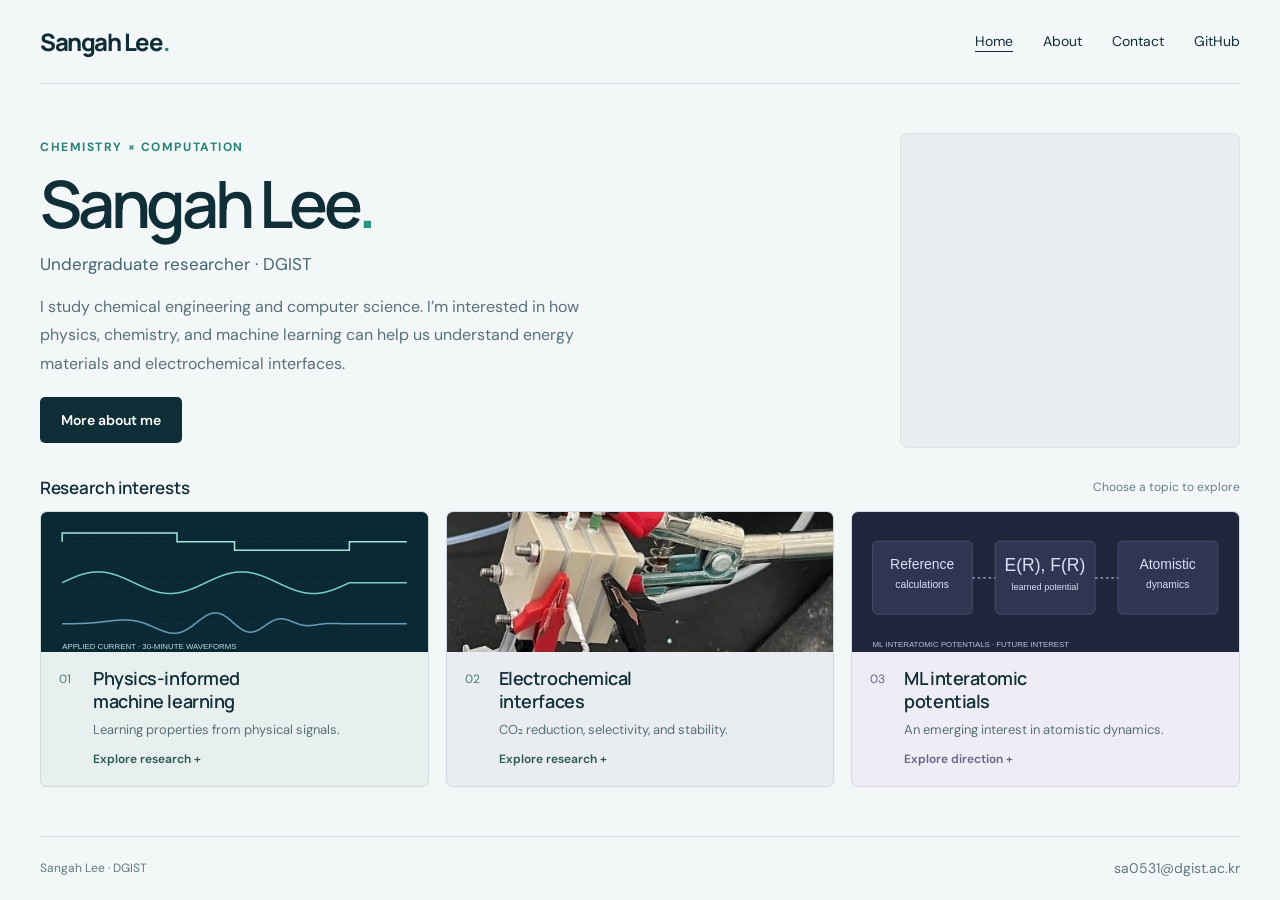
==== commit 4494a7c4: "Create separate research pages and reserve personal portrait space" ====
--- a/index.html
+++ b/index.html
@@ -3,34 +3,7 @@
 <head>
 <meta charset="UTF-8"><meta name="viewport" content="width=device-width, initial-scale=1">
 <meta name="description" content="Sangah Lee — DGIST undergraduate exploring physics-informed machine learning, electrochemical interfaces, and atomistic simulation.">
-<meta name="theme-color" content="#071c26"><title>Sangah Lee | Learning from physics. Understanding interfaces.</title>
+<meta name="theme-color" content="#071c26"><title>Home | Sangah Lee</title>
 <link rel="icon" type="image/svg+xml" href="data:image/svg+xml,%3Csvg xmlns='http://www.w3.org/2000/svg' viewBox='0 0 40 40'%3E%3Crect width='40' height='40' rx='9' fill='%23071c26'/%3E%3Cpath d='M27 11H17a5 5 0 0 0 0 10h6a4 4 0 0 1 0 8H12' fill='none' stroke='%2379ded0' stroke-width='3'/%3E%3C/svg%3E">
-<link rel="stylesheet" href="styles.css"><script src="protocols.js" defer></script><script src="app.js" defer></script>
-</head>
-<body>
-<a class="skip" href="#main">Skip to content</a>
-<header class="site-header"><a class="wordmark" href="#home" aria-label="Sangah Lee home">Sangah Lee<span class="wordmark-dot">.</span></a><nav aria-label="Main navigation"><a href="#research">Research</a><a href="#background">Background</a><a href="#contact">Contact</a></nav><button class="profile-button" data-panel="profile">Academic profile <span aria-hidden="true">+</span></button></header>
-<main id="main">
-<section class="hero section-wrap" id="home">
-<div class="hero-copy"><p class="eyebrow"><span class="small-line"></span> CHEMICAL ENGINEERING × COMPUTER SCIENCE</p><h1>Learning from <br><em>physics.</em><br>Understanding <br><em>interfaces.</em></h1><p class="hero-intro">I’m <strong>Sangah Lee</strong>, an undergraduate at DGIST. I connect physical models, machine learning, and electrochemistry to ask how energy materials work—and how we can understand them better.</p><div class="hero-actions"><a class="button primary" href="#research">Explore my research</a><a class="text-link" href="#background">About me</a></div><p class="hero-caption">DGIST, South Korea <span> / </span> B.S. expected February 2027</p></div>
-<div class="research-map" aria-label="Interactive map of three research interests"><div class="map-header"><span>RESEARCH SPACE</span><span>01 — 03</span></div><div class="map-field"><svg class="map-lines" viewBox="0 0 600 560" aria-hidden="true"><defs><linearGradient id="lineGrad"><stop stop-color="#7ae0cf"/><stop offset="1" stop-color="#7396d9"/></linearGradient></defs><ellipse cx="300" cy="290" rx="220" ry="144" fill="none" stroke="#335059" stroke-dasharray="3 7" transform="rotate(-27 300 290)"/><path d="M290 130L462 341L151 378Z" fill="#6dd3c9" fill-opacity=".025" stroke="url(#lineGrad)" stroke-opacity=".5"/><path d="M290 130L300 290M462 341L300 290M151 378L300 290" stroke="#567c85" stroke-dasharray="4 7"/><circle cx="300" cy="290" r="60" fill="#0c2934" stroke="#537781"/><circle cx="300" cy="290" r="70" fill="none" stroke="#25444e"/></svg><div class="map-center"><span>PHYSICAL</span><strong>INSIGHT</strong></div>
-<button class="map-node node-one" data-panel="ml"><span class="node-index">01 / IN PROGRESS</span><span class="node-symbol">ƒ(x)</span><strong>Physics-informed<br>machine learning</strong><span class="node-footer">From signals to properties <b>+</b></span></button>
-<button class="map-node node-two" data-panel="electrochem"><span class="node-index">02 / EXPERIENCE</span><span class="node-symbol">CO₂</span><strong>Electrochemical<br>interfaces</strong><span class="node-footer">Where reactions meet materials <b>+</b></span></button>
-<button class="map-node node-three" data-panel="mlip"><span class="node-index">03 / FUTURE DIRECTION</span><span class="node-symbol">E(R)</span><strong>ML interatomic<br>potentials</strong><span class="node-footer">Toward atomistic dynamics <b>+</b></span></button>
-</div><div class="map-footer"><span>Three questions. One connected research direction.</span><span>Click to explore</span></div></div>
-</section>
-<div class="discipline-strip section-wrap"><span>PHYSICAL MODELS</span><span class="strip-plus">+</span><span>DATA-DRIVEN INFERENCE</span><span class="strip-plus">+</span><span>ELECTROCHEMICAL SYSTEMS</span></div>
-<section class="section-wrap research-section" id="research"><div class="section-heading"><div><p class="eyebrow">01 / RESEARCH</p><h2>Questions that connect<br>theory and experiment.</h2></div><p>My interests span how we infer material properties, understand reactive interfaces, and model atomic motion.</p></div>
-<article class="feature-card"><div class="feature-copy"><div class="label-row"><span class="eyebrow">PHYSICS & MACHINE LEARNING</span><span class="status">In progress</span></div><h3>What should we<br>measure next?</h3><p>Using a physical model of a lithium symmetric cell to guide machine learning—and select current waveforms that may better reveal electrolyte transport properties.</p><div class="target-tokens"><span><b>t₊</b> Transference</span><span><b>Dₑ</b> Diffusivity</span><span><b>κ</b> Conductivity</span></div><button class="button primary" data-panel="ml">Explore the method <span aria-hidden="true">+</span></button><p class="source-caption">Advanced Intelligence for Material Laboratory · DGIST<br>Advisor: Prof. Inchul Park · July 2026–present</p></div><div class="feature-visual"><div class="visual-top"><span>THE RESEARCH LOOP</span><span class="outline-pill">METHOD, NOT RESULTS</span></div><div class="loop-grid"><button data-step-jump="0"><span>01</span><strong>Model the physics</strong><small>Transport + two-sided SEI</small></button><span class="loop-connector" aria-hidden="true">↓</span><button data-step-jump="1"><span>02</span><strong>Generate observations</strong><small>Voltage + early / late EIS</small></button><span class="loop-connector" aria-hidden="true">↓</span><button data-step-jump="2"><span>03</span><strong>Infer properties</strong><small>TabPFN regressors</small></button><span class="loop-connector" aria-hidden="true">↓</span><button data-step-jump="3"><span>04</span><strong>Select, validate, update</strong><small>Error-weighted physical information</small></button></div><div class="loop-return">↺ &nbsp; Update only after validation improves</div></div></article>
-<div class="research-pair"><article class="secondary-card electro-card"><div class="label-row"><span class="eyebrow">ELECTROCHEMISTRY</span><span class="status light">Research experience</span></div><h3>The interface<br>is part of the catalyst.</h3><p>Investigating how Nafion loading affects Cu-based CO₂ reduction, and what changes during extended operation.</p><img src="experimental-setup.webp" alt="Team poster figures showing Cu sputtering, Nafion spray coating, a CO₂ reduction flow-cell setup, and GC and NMR analysis" loading="lazy" width="1386" height="762"><div class="card-bottom"><span>UGRP · WEEF & GEDC 2025</span><button class="circle-button" data-panel="electrochem" aria-label="Explore electrochemical interfaces">+</button></div></article>
-<article class="secondary-card mlip-card"><div class="label-row"><span class="eyebrow">ATOMISTIC MODELING</span><span class="status">Future direction</span></div><h3>From electronic structure<br>to atomic motion.</h3><p>I want to explore machine learning interatomic potentials as a bridge between computational chemistry and the dynamics of energy materials.</p><div class="mlip-diagram" aria-label="Proposed workflow: reference calculations to learned energies and forces to molecular dynamics"><div><span>01</span><strong>Reference<br>calculations</strong><small>Atomic configurations</small></div><span class="diagram-link" aria-hidden="true">···</span><div><span>02</span><strong>Learned energies<br>& forces</strong><small>Interatomic potential</small></div><span class="diagram-link" aria-hidden="true">···</span><div><span>03</span><strong>Atomistic<br>dynamics</strong><small>Structures & motion</small></div></div><div class="card-bottom"><span>Questions I hope to pursue in a Ph.D.</span><button class="circle-button" data-panel="mlip" aria-label="Explore future MLIP research interests">+</button></div></article></div>
-</section>
-<section class="workflow-section" id="workflow"><div class="section-wrap"><div class="section-heading"><div><p class="eyebrow">02 / INSIDE THE METHOD</p><h2>A closer look at<br>physics-guided learning.</h2></div><p>Explore the implemented workflow and the candidate waveforms defined in my research notebook.</p></div><div class="workflow-layout"><div class="workflow-tabs" role="tablist" aria-label="Research workflow stages" aria-orientation="vertical"><button role="tab" id="step-tab-0" aria-controls="step-panel" aria-selected="true" data-step="0"><span>01</span>Physical model</button><button role="tab" id="step-tab-1" aria-controls="step-panel" aria-selected="false" tabindex="-1" data-step="1"><span>02</span>Observations</button><button role="tab" id="step-tab-2" aria-controls="step-panel" aria-selected="false" tabindex="-1" data-step="2"><span>03</span>Property inference</button><button role="tab" id="step-tab-3" aria-controls="step-panel" aria-selected="false" tabindex="-1" data-step="3"><span>04</span>Information-guided selection</button><button role="tab" id="step-tab-4" aria-controls="step-panel" aria-selected="false" tabindex="-1" data-step="4"><span>05</span>Independent evaluation</button><div class="workflow-note">This notebook revision defines a proposed selection strategy. Full physical-data generation and the final TabPFN comparison have not yet been run.</div></div><div class="stage-panel" id="step-panel" role="tabpanel" aria-labelledby="step-tab-0" tabindex="0"></div></div>
-<div class="waveform-explorer"><div class="explorer-header"><div><p class="eyebrow">PROTOCOL EXPLORER</p><h3>One measurement budget.<br>Twenty different questions.</h3></div><span class="outline-pill">30 MINUTES PER WAVEFORM</span></div><div class="family-controls" role="group" aria-label="Waveform family"><button data-family="bipolar_pulse" aria-pressed="true">Bipolar pulse <span>6</span></button><button data-family="asymmetric" aria-pressed="false">Asymmetric <span>4</span></button><button data-family="sine" aria-pressed="false">Sine <span>3</span></button><button data-family="chirp" aria-pressed="false">Chirp <span>3</span></button><button data-family="random_pulse" aria-pressed="false">Random pulse <span>4</span></button></div><div class="chart-layout"><div class="waveform-chart"><div class="chart-topline"><span>Applied current density / A m⁻²</span><span id="waveform-name"></span></div><svg id="waveform-svg" viewBox="0 0 780 260" role="img" aria-labelledby="wave-title wave-desc"><title id="wave-title">Candidate current waveform</title><desc id="wave-desc">Current density over a thirty-minute experiment, generated from the supplied notebook protocol definitions.</desc><g id="wave-grid"></g><path id="wave-path" fill="none" stroke="#65cebe" stroke-width="2.7" stroke-linejoin="round"/></svg><div class="chart-bottomline"><span>0</span><span>10</span><span>20</span><span>30 min</span></div></div><div class="waveform-context"><label for="protocol-select">Candidate waveform</label><select id="protocol-select"></select><h4 id="family-title"></h4><p id="family-description"></p><div class="temperature-label">Simulated temperature set</div><div class="temperature-tags"><span>25°C</span><span>40°C</span><span>60°C</span></div><p class="small-note">Actual protocol definitions. These curves show applied current, not simulated voltage or measured performance.</p></div></div><div class="explorer-foot"><span>20 candidates · 5 waveform families · 3 temperatures</span><button class="text-link" data-panel="selection">How does selection work?</button></div></div>
-</div></section>
-<section class="section-wrap background-section" id="background"><div class="section-heading"><div><p class="eyebrow">03 / BACKGROUND</p><h2>Across disciplines.<br>Grounded in chemistry.</h2></div><p>I study chemical engineering and computer science at DGIST, with research experience in electrochemistry, theoretical chemistry, and data-driven materials modeling.</p></div><div class="background-grid"><div class="education-block"><span class="eyebrow">EDUCATION</span><h3>DGIST</h3><p>Daegu Gyeongbuk Institute<br>of Science and Technology</p><div class="degree">B.S. · Chemical Engineering & Computer Science<br>February 2023–February 2027 (expected)</div><div class="education-stats"><div><strong>4.12<span>/4.3</span></strong><small>GPA</small></div><div><strong>Full</strong><small>Scholarship</small></div></div><div class="skills"><span>Python</span><span>C++</span><span>MATLAB</span><span>VASP</span><span>GPAW</span><span>ORCA</span></div></div><div class="timeline"><article><span class="timeline-date">2026 — PRESENT</span><div><h3>Physics-based battery modeling</h3><p>DGIST · Advanced Intelligence for Material Laboratory</p><small>Parameter identification & surrogate modeling<br>Advisor: Prof. Inchul Park</small></div></article><article><span class="timeline-date">2025 — 2026</span><div><h3>Electrochemical CO₂ reduction</h3><p>DGIST · Catalyst & Process Laboratory</p><small>PFSA ionomer loading, selectivity & stability<br>Advisor: Prof. Chan Yeon Kim</small></div></article><article><span class="timeline-date">SUMMER 2025</span><div><h3>Defects in perovskite oxides</h3><p>University of Ulm · Institute of Theoretical Chemistry</p><small>Oxygen vacancy concentration & location<br>Advisor: Prof. Axel Gross</small></div></article><article><span class="timeline-date">SPRING 2025</span><div><h3>Prussian blue cathode materials</h3><p>DGIST · Curious Minds Molecular Modeling</p><small>Thermodynamic calculations<br>Advisor: Prof. Yun Hee Jang</small></div></article></div></div><div class="background-bottom"><div><span class="eyebrow">INTERNATIONAL STUDY</span><p>UC Berkeley <span>2024</span> · Seoul National University <span>2024–25</span> · Aalto University <span>2026</span></p></div><button class="text-link" data-panel="profile">View academic profile +</button></div></section>
-<section class="contact-section" id="contact"><div class="section-wrap contact-inner"><div><p class="eyebrow">04 / LOOKING AHEAD</p><h2>Better questions.<br><em>Deeper physical insight.</em></h2><p>I hope to pursue doctoral research at the intersection of machine learning, computational chemistry, and electrochemical energy materials.</p></div><div class="contact-links"><a class="contact-email" href="mailto:sa0531@dgist.ac.kr">sa0531@dgist.ac.kr</a><a class="text-link" href="https://github.com/se2929" target="_blank" rel="noopener noreferrer">GitHub / se2929</a></div></div></section>
-</main><footer class="section-wrap footer"><span>Sangah Lee</span><span>Chemistry, computation, and the space between.</span><a href="#home">Back to top</a></footer>
-<dialog id="detail-dialog" aria-labelledby="detail-title"><div class="dialog-top"><span class="eyebrow" id="detail-eyebrow"></span><button id="close-dialog" aria-label="Close research details">Close <span aria-hidden="true">×</span></button></div><div class="dialog-scroll"><h2 id="detail-title"></h2><div id="detail-body"></div></div></dialog>
-<noscript><div class="noscript">Enable JavaScript to explore research details and interactive waveforms. The overview, background, and contact information remain available above.</div></noscript>
-</body></html>
+<link rel="stylesheet" href="styles.css?v=20260930-pages1"><link rel="stylesheet" href="pages.css?v=20260930-pages2"><script src="page-interactions.js?v=20260930-pages1" defer></script>
+</head><body class="home-page"><a class="skip" href="#main">Skip to content</a><header class="page-nav"><a class="wordmark" href="index.html">Sangah Lee<span class="wordmark-dot">.</span></a><nav aria-label="Main navigation"><a href="index.html">Home</a><a href="about.html">About</a><a href="mailto:sa0531@dgist.ac.kr">Contact</a><a href="https://github.com/se2929" target="_blank" rel="noopener noreferrer">GitHub</a></nav></header><main id="main"><section class="home-intro"><div class="home-copy"><p class="eyebrow">CHEMISTRY × COMPUTATION</p><h1>Sangah Lee<span>.</span></h1><p class="home-affiliation">Undergraduate researcher · DGIST</p><p class="home-description">I study chemical engineering and computer science. I’m interested in how physics, chemistry, and machine learning can help us understand energy materials and electrochemical interfaces.</p><a class="button primary" href="about.html">More about me</a></div><div class="portrait-space" role="img" aria-label="Space reserved for Sangah Lee's portrait"></div></section><section class="home-research" aria-labelledby="interests-title"><div class="home-section-label"><h2 id="interests-title">Research interests</h2><span>Choose a topic to explore</span></div><div class="topic-links"><a class="topic-link topic-ml" href="machine-learning.html"><img class="topic-image" src="learning-preview.svg" alt="Three current waveforms from the physics-informed learning notebook" width="640" height="260"><span class="topic-number">01</span><div><h3>Physics-informed <br>machine learning</h3><p>Learning properties from physical signals.</p></div><span class="topic-cta">Explore research +</span></a><a class="topic-link topic-ec" href="electrochemistry.html"><img class="topic-image" src="lab-photo.webp" alt="CO₂ electroreduction experimental cell" width="640" height="260"><span class="topic-number">02</span><div><h3>Electrochemical <br>interfaces</h3><p>CO₂ reduction, selectivity, and stability.</p></div><span class="topic-cta">Explore research +</span></a><a class="topic-link topic-ip" href="mlip.html"><img class="topic-image" src="mlip-preview.svg" alt="Conceptual path from reference calculations to learned energies and forces to atomistic dynamics" width="640" height="260"><span class="topic-number">03</span><div><h3>ML interatomic <br>potentials</h3><p>An emerging interest in atomistic dynamics.</p></div><span class="topic-cta">Explore direction +</span></a></div></section></main><footer class="page-footer"><span>Sangah Lee · DGIST</span><a href="mailto:sa0531@dgist.ac.kr">sa0531@dgist.ac.kr</a></footer></body></html>
--- a/styles.css
+++ b/styles.css
@@ -13,3 +13,6 @@
 @media(min-width:851px) and (max-width:1150px){.map-node{width:190px;padding:14px}.node-one{left:12%}.node-two{top:252px;right:3%}.node-three{top:410px;left:3%}.map-field{height:670px}.map-center{top:41%;left:27%}.node-symbol{font-size:1.8rem}.node-footer{font-size:.75rem}.node-index{font-size:.75rem}}
 @media(max-width:850px){.node-one{left:27%;top:23px}.node-two{top:287px;right:4%}.node-three{top:309px;left:4%}.map-field{height:570px}.map-center{top:49%}.discipline-strip{font-size:.7rem}.waveform-context select{font-size:.875rem}}
 @media(max-width:560px){.hero .eyebrow{font-size:.75rem;letter-spacing:.01em}.hero h1{font-size:2.6rem;letter-spacing:-.055em}.map-node{width:205px;padding:16px}.node-one{left:6%;top:23px}.node-two{right:5%;top:258px}.node-three{left:6%;top:493px}.map-field{height:736px}.map-center{display:none}.node-symbol{font-size:1.9rem;line-height:1.5}.node-footer{font-size:.75rem;min-height:35px}.node-index{font-size:.75rem}.node-footer b{font-size:1rem}.map-node strong{font-size:1rem}.map-header,.map-footer{font-size:.75rem}.mlip-diagram{flex-direction:column;align-items:stretch;gap:7px}.mlip-diagram>div{min-height:auto;padding:13px 17px;transform:none;box-shadow:none;display:grid;grid-template-columns:24px 1fr;gap:4px 12px}.mlip-diagram strong{font-size:.95rem;margin:0}.mlip-diagram small{font-size:.8rem;grid-column:2}.mlip-diagram .diagram-link{display:none}.card-bottom{font-size:.8rem}.workflow-tabs button{font-size:.875rem}.family-controls button{font-size:.875rem}.family-controls button span{font-size:.75rem}.chart-topline{font-size:.75rem}.target-tokens span{font-size:.8rem}.temperature-tags{flex-wrap:wrap}.timeline-date{font-size:.75rem}.contact-email{font-size:1.1rem}.footer{font-size:.75rem}.discipline-strip{font-size:.68rem}.profile-button{display:none}.visual-top{flex-wrap:wrap}.status{font-size:.75rem}.waveform-context{display:block}.waveform-context select{margin-top:7px}.waveform-context h4{margin-top:18px;margin-bottom:10px}.waveform-context .small-note{margin-top:16px}.resistance-table{font-size:.8rem}}
+/* Keep navigation clear in narrow split-screen and tablet previews. */
+.wordmark{white-space:nowrap;flex-shrink:0}
+@media(max-width:850px){.site-header>.profile-button{display:none}}
--- a/pages.css
+++ b/pages.css
@@ -0,0 +1,16 @@
+html{scroll-behavior:auto;scroll-padding-top:20px}body{background:#f4f7f8}a{touch-action:manipulation}.page-nav,.page-footer{width:min(1220px,calc(100% - 80px));margin:auto;display:flex;align-items:center;justify-content:space-between;gap:24px}.page-nav{height:84px;border-bottom:1px solid var(--line)}.page-nav nav{display:flex;gap:30px;font-size:14px}.page-nav nav a:hover{color:#188576}.page-footer{min-height:64px;font-size:12px;color:#617981;border-top:1px solid var(--line)}.page-footer a{font-size:14px}.home-page{min-height:100dvh;display:flex;flex-direction:column}.home-page main{width:min(1220px,calc(100% - 80px));margin:auto;flex:1;display:flex;flex-direction:column;justify-content:center;padding:30px 0}.home-intro{display:grid;grid-template-columns:1.25fr .8fr;gap:80px;align-items:center}.home-copy .eyebrow{color:#268377;letter-spacing:.13em;margin-bottom:15px}.home-copy h1{font-size:clamp(3.5rem,5.8vw,5.1rem);letter-spacing:-.065em;line-height:1.13}.home-copy h1 span{color:#269684}.home-affiliation{font-size:17px;color:#426570;margin:13px 0 19px}.home-description{font-size:17px;line-height:1.85;max-width:565px}.home-copy .button{margin-top:24px}.home-photo{margin:0;position:relative;height:340px;max-width:430px;width:100%;justify-self:end;border-radius:8px;overflow:hidden;background:#102c36;box-shadow:13px 13px 0 #dce8e7;transform:perspective(1600px) rotateY(-4deg)}.home-photo img{display:block;width:100%;height:100%;object-fit:cover;object-position:center 50%}.home-photo figcaption{position:absolute;bottom:0;left:0;right:0;padding:28px 18px 13px;background:linear-gradient(transparent,#00131dea);color:#f0f7f8;font-size:12px;letter-spacing:.035em}.home-research{margin-top:33px}.home-section-label{display:flex;align-items:center;justify-content:space-between;margin-bottom:13px;gap:15px}.home-section-label h2{font-size:17px;letter-spacing:-.015em}.home-section-label>span{font-size:12px;color:#657e86}.topic-links{display:grid;grid-template-columns:repeat(3,1fr);gap:17px}.topic-link{display:grid;grid-template-columns:24px 1fr;gap:12px;padding:20px 20px 15px;border:1px solid #cbdcdd;border-radius:7px;background:#e8f0ef;transition:transform .2s,border-color .2s;position:relative;box-shadow:0 2px 4px #17343a05}.topic-link:hover{transform:translateY(-4px);border-color:#478f85;box-shadow:0 8px 18px #17343a10}.topic-link h3{font-size:19px;line-height:1.3;letter-spacing:-.025em}.topic-number{font-size:12px;color:#497f77;padding-top:3px}.topic-link p{font-size:13px;line-height:1.6;margin-top:10px;max-width:280px}.topic-cta{grid-column:2;font-size:12px;color:#28594f;font-weight:600;margin-top:2px}.topic-ec{background:#e9edf1;border-color:#cfd8e0}.topic-ip{background:#eeedf5;border-color:#dad6e6}.topic-ip .topic-number,.topic-ip .topic-cta{color:#686385}.article-shell{width:min(900px,calc(100% - 80px));margin:32px auto 56px}.page-breadcrumb{display:flex;flex-wrap:wrap;align-items:center;gap:12px;font-size:13px;color:#6a828b;margin-bottom:34px}.page-breadcrumb a{color:#1f756b;text-decoration:underline;text-underline-offset:4px}.article-header{border-bottom:1px solid var(--line);padding:0 0 29px;margin-bottom:29px}.article-header .eyebrow{color:#317e71;margin-bottom:16px}.article-header h1{font-size:clamp(2.35rem,4.3vw,3.7rem);max-width:800px;line-height:1.17;letter-spacing:-.05em}.article-content{max-width:800px;margin:0 auto}.article-content h3{font-size:24px;margin:34px 0 15px;line-height:1.25;letter-spacing:-.035em}.article-content h4{font-size:17px;margin:22px 0 13px;letter-spacing:-.02em}.article-content p{font-size:17px;line-height:1.85;margin:0 0 18px}.article-content ul{padding-left:23px;color:#4d6c77;font-size:17px;line-height:1.85}.article-content li{margin-bottom:14px}.article-content .dialog-lead{font-size:20px!important;line-height:1.75}.article-content .small-note,.article-content .dialog-meta{font-size:14px!important}.article-content pre{white-space:pre-wrap;overflow-wrap:anywhere;background:#0a2733;color:#b8e8da;padding:23px;border-radius:7px;font-size:15px;line-height:1.9}.article-content .fact-row{margin:25px 0}.article-content .fact-row span{font-size:14px}.article-content .notice{font-size:15px;line-height:1.85;margin:27px 0;padding:19px 23px}.article-content .question-cards p{font-size:16px}.article-content .question-cards h3{font-size:20px;margin:0 0 13px}.article-content .endpoint-chart h4{margin:0 0 15px}.article-content .weight-demo p{font-size:14px}.article-content .weight-demo .eyebrow{font-size:12px}.article-content .resistance-table{font-size:15px}.detail-photo{margin:0 0 27px;padding:18px;background:white;border:1px solid var(--line);border-radius:8px}.detail-photo img{display:block;width:100%;height:auto;max-height:360px;object-fit:contain}.article-subnav{display:flex;gap:14px;flex-wrap:wrap;margin-bottom:26px}.article-subnav a{border:1px solid #bdcfca;border-radius:5px;font-size:14px;padding:8px 14px;background:#e8f1ef;color:#245d54}.related-pages{display:flex;justify-content:space-between;gap:20px;padding:25px 0;margin-top:35px;border-top:1px solid var(--line);border-bottom:1px solid var(--line)}.related-pages a,.back-home{font-size:14px;color:#296f63;text-decoration:underline;text-underline-offset:5px}.back-home{display:inline-block;margin-top:27px}.workflow-page .workflow-section{padding:35px 0 55px}.workflow-page .workflow-section .section-wrap{width:min(1220px,calc(100% - 80px))}.workflow-page .page-breadcrumb{color:#aec8cd}.workflow-page .page-breadcrumb a{color:#8bd8c7}.workflow-page .section-heading{margin-bottom:30px}.workflow-page .section-heading h2{font-size:2.8rem}.workflow-page .workflow-layout{margin-top:26px}.workflow-page .workflow-note{font-size:14px}.workflow-page .stage-panel p{font-size:16px}.workflow-page .waveform-context p{font-size:14px}.poster-shell{width:min(980px,calc(100% - 80px));margin:30px auto 55px}.poster-note{margin:0 0 25px;font-size:16px}.full-poster{display:block;width:100%;height:auto;border:1px solid var(--line)}.home-page .page-footer{margin-top:auto}.page-nav .wordmark{font-size:24px;letter-spacing:-.06em}.home-page .page-nav nav a[href="index.html"],.detail-page .page-nav nav a:hover{text-decoration:underline;text-underline-offset:5px}
+@media(min-height:900px) and (min-width:1000px){.home-photo{height:390px}.home-research{margin-top:42px}.topic-link{padding-top:24px;padding-bottom:19px}}
+@media(max-width:1000px){.home-intro{gap:40px;grid-template-columns:1.15fr .9fr}.home-photo{height:330px}.home-description{font-size:16px}.topic-link{padding:17px 15px;gap:8px}.topic-link h3{font-size:17px}.home-copy h1{font-size:3.8rem}.home-affiliation{font-size:15px}.home-research{margin-top:30px}}
+@media(max-width:760px){.page-nav,.page-footer,.home-page main{width:calc(100% - 40px)}.page-nav{height:72px}.page-nav nav{gap:17px;font-size:13px}.page-nav nav a:last-child{display:none}.page-nav .wordmark{font-size:21px}.home-page main{padding:26px 0}.home-intro{gap:23px;grid-template-columns:1fr .7fr}.home-copy h1{font-size:2.7rem}.home-copy .eyebrow{font-size:11px;letter-spacing:.05em}.home-affiliation{font-size:13px;line-height:1.5;margin:10px 0 12px}.home-description{font-size:14px;line-height:1.8}.home-photo{height:310px;box-shadow:7px 7px 0 #dce8e7}.home-photo figcaption{font-size:11px;padding-left:12px}.home-copy .button{font-size:13px;padding:10px 14px;margin-top:17px}.topic-links{gap:10px}.topic-link{display:block;padding:15px 12px}.topic-link h3{font-size:16px;margin-top:6px}.topic-link p{font-size:12px;line-height:1.5}.topic-cta{display:block;margin-top:13px;font-size:12px}.home-section-label>span{display:none}.article-shell,.poster-shell{width:calc(100% - 40px);margin-top:25px}.page-breadcrumb{font-size:12px;margin-bottom:26px}.article-header h1{font-size:2.3rem}.article-content p,.article-content ul{font-size:16px}.article-content .dialog-lead{font-size:18px!important}.article-content h3{font-size:22px}.article-content pre{font-size:13px;padding:19px}.related-pages{display:grid}.workflow-page .workflow-section .section-wrap{width:calc(100% - 40px)}.workflow-page .section-heading h2{font-size:2.2rem}.detail-photo{padding:10px}.page-footer{min-height:65px;gap:15px}.page-footer a{font-size:12px}}
+@media(max-width:480px){.home-intro{grid-template-columns:1fr;gap:23px}.home-copy h1{font-size:3.15rem}.home-copy .eyebrow{font-size:12px}.home-description{font-size:15px;line-height:1.8}.home-affiliation{font-size:14px}.home-copy .button{margin-top:15px}.home-photo{height:200px;max-width:none;transform:none;box-shadow:none}.home-photo img{object-position:center 48%}.home-photo figcaption{font-size:12px}.home-research{margin-top:28px}.topic-links{grid-template-columns:1fr;gap:10px}.topic-link{display:grid;grid-template-columns:22px 1fr;gap:8px 10px;padding:16px}.topic-link h3{font-size:18px;margin-top:0}.topic-link h3 br{display:none}.topic-link p{font-size:13px;margin-top:5px}.topic-cta{grid-column:2;margin:0}.home-section-label h2{font-size:17px}.page-footer{flex-wrap:wrap;padding:14px 0}.article-header h1{font-size:2.05rem}.article-content .fact-row span{font-size:12px}.article-content .resistance-table{font-size:13px}.article-content .notice{font-size:14px;padding:16px}.article-content pre{font-size:12px}.article-content .weight-demo .slider-row{grid-template-columns:35px 1fr 42px}.page-nav nav{gap:13px}.page-nav .wordmark{font-size:20px}.article-content .endpoint-chart{gap:15px}.article-content .endpoint-chart h4{font-size:14px}.article-content .dialog-meta{font-size:13px!important}.home-page main{padding-top:23px}}
+
+.workflow-title{font-size:clamp(2.1rem,3.5vw,3rem);line-height:1.2}
+
+/* Portrait stays intentionally empty until a personal photograph is supplied. */
+.portrait-space{height:290px;width:100%;max-width:340px;justify-self:end;background:#e8edef;border:1px solid #dce4e6;border-radius:7px}
+.home-intro{grid-template-columns:1.3fr .7fr;gap:65px}.home-research{margin-top:26px}.home-copy h1{font-size:clamp(3.3rem,5.1vw,4.5rem)}.home-copy .eyebrow{margin-bottom:10px}.home-affiliation{margin:10px 0 14px}.home-description{font-size:16px;line-height:1.8}.home-copy .button{margin-top:18px}
+.topic-link{padding:0 18px 14px;gap:9px 10px;overflow:hidden}.topic-image{display:block;grid-column:1/-1;width:calc(100% + 36px);max-width:none;margin:0 -18px 6px;height:128px;object-fit:cover}.topic-ec .topic-image{object-position:center 44%}.topic-link h3{font-size:18px}.topic-link p{font-size:13px;margin-top:7px}.topic-cta{margin-top:0}.home-page main{padding:23px 0}
+@media(min-height:900px) and (min-width:1000px){.portrait-space{height:315px}.topic-image{height:140px}.home-research{margin-top:30px}.topic-link{padding-top:0;padding-bottom:16px}}
+@media(max-width:1000px){.home-intro{gap:35px}.portrait-space{height:265px}.topic-link h3{font-size:17px}.topic-image{height:115px}.topic-link{padding:0 14px 14px}.topic-image{margin-left:-14px;margin-right:-14px;width:calc(100% + 28px)}}
+@media(max-width:760px){.home-intro{grid-template-columns:1.2fr .8fr;gap:23px}.portrait-space{height:265px}.home-copy h1{font-size:2.8rem}.home-description{font-size:14px}.topic-link{display:grid;grid-template-columns:1fr;padding:0 12px 14px;gap:5px}.topic-image{width:calc(100% + 24px);margin:0 -12px 8px;height:105px}.topic-number{display:none}.topic-cta{grid-column:1;margin-top:6px}.topic-link h3{margin:0;font-size:16px}.topic-link p{font-size:12px}}
+@media(max-width:480px){.home-intro{grid-template-columns:1fr;gap:22px}.portrait-space{height:205px;max-width:none;order:-1}.home-copy h1{font-size:3rem}.home-description{font-size:15px}.topic-links{grid-template-columns:1fr;gap:17px}.topic-link{padding:0 18px 18px;gap:8px}.topic-image{width:calc(100% + 36px);margin:0 -18px 7px;height:160px}.topic-link h3{font-size:19px}.topic-link p{font-size:14px}.topic-cta{font-size:13px}.home-research{margin-top:27px}}
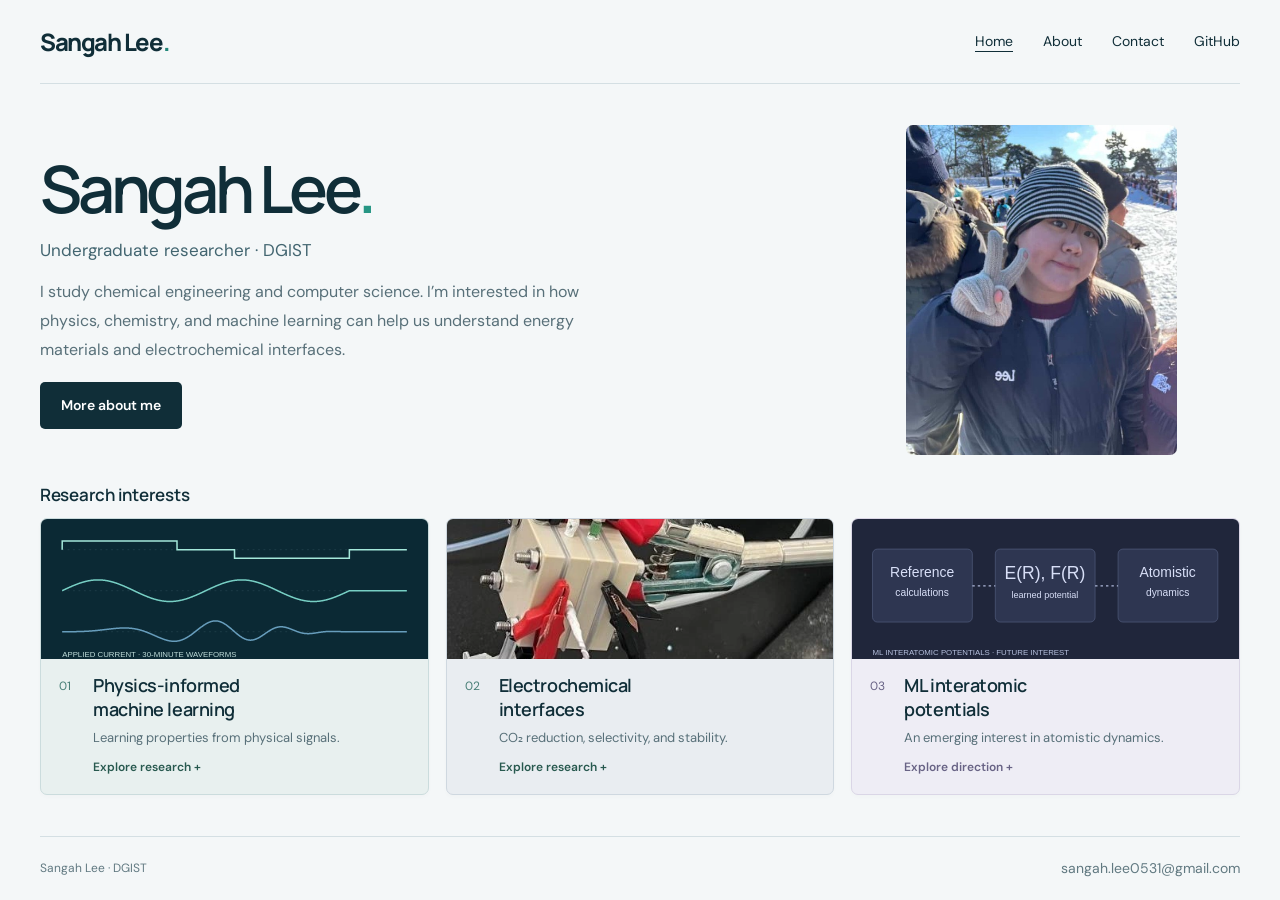
==== commit 36723a1f: "Add portrait and update contact email" ====
--- a/index.html
+++ b/index.html
@@ -5,5 +5,5 @@
 <meta name="description" content="Sangah Lee — DGIST undergraduate exploring physics-informed machine learning, electrochemical interfaces, and atomistic simulation.">
 <meta name="theme-color" content="#071c26"><title>Home | Sangah Lee</title>
 <link rel="icon" type="image/svg+xml" href="data:image/svg+xml,%3Csvg xmlns='http://www.w3.org/2000/svg' viewBox='0 0 40 40'%3E%3Crect width='40' height='40' rx='9' fill='%23071c26'/%3E%3Cpath d='M27 11H17a5 5 0 0 0 0 10h6a4 4 0 0 1 0 8H12' fill='none' stroke='%2379ded0' stroke-width='3'/%3E%3C/svg%3E">
-<link rel="stylesheet" href="styles.css?v=20260930-pages1"><link rel="stylesheet" href="pages.css?v=20260930-pages2"><script src="page-interactions.js?v=20260930-pages1" defer></script>
-</head><body class="home-page"><a class="skip" href="#main">Skip to content</a><header class="page-nav"><a class="wordmark" href="index.html">Sangah Lee<span class="wordmark-dot">.</span></a><nav aria-label="Main navigation"><a href="index.html">Home</a><a href="about.html">About</a><a href="mailto:sa0531@dgist.ac.kr">Contact</a><a href="https://github.com/se2929" target="_blank" rel="noopener noreferrer">GitHub</a></nav></header><main id="main"><section class="home-intro"><div class="home-copy"><p class="eyebrow">CHEMISTRY × COMPUTATION</p><h1>Sangah Lee<span>.</span></h1><p class="home-affiliation">Undergraduate researcher · DGIST</p><p class="home-description">I study chemical engineering and computer science. I’m interested in how physics, chemistry, and machine learning can help us understand energy materials and electrochemical interfaces.</p><a class="button primary" href="about.html">More about me</a></div><div class="portrait-space" role="img" aria-label="Space reserved for Sangah Lee's portrait"></div></section><section class="home-research" aria-labelledby="interests-title"><div class="home-section-label"><h2 id="interests-title">Research interests</h2><span>Choose a topic to explore</span></div><div class="topic-links"><a class="topic-link topic-ml" href="machine-learning.html"><img class="topic-image" src="learning-preview.svg" alt="Three current waveforms from the physics-informed learning notebook" width="640" height="260"><span class="topic-number">01</span><div><h3>Physics-informed <br>machine learning</h3><p>Learning properties from physical signals.</p></div><span class="topic-cta">Explore research +</span></a><a class="topic-link topic-ec" href="electrochemistry.html"><img class="topic-image" src="lab-photo.webp" alt="CO₂ electroreduction experimental cell" width="640" height="260"><span class="topic-number">02</span><div><h3>Electrochemical <br>interfaces</h3><p>CO₂ reduction, selectivity, and stability.</p></div><span class="topic-cta">Explore research +</span></a><a class="topic-link topic-ip" href="mlip.html"><img class="topic-image" src="mlip-preview.svg" alt="Conceptual path from reference calculations to learned energies and forces to atomistic dynamics" width="640" height="260"><span class="topic-number">03</span><div><h3>ML interatomic <br>potentials</h3><p>An emerging interest in atomistic dynamics.</p></div><span class="topic-cta">Explore direction +</span></a></div></section></main><footer class="page-footer"><span>Sangah Lee · DGIST</span><a href="mailto:sa0531@dgist.ac.kr">sa0531@dgist.ac.kr</a></footer></body></html>+<link rel="stylesheet" href="styles.css?v=20260930-pages1"><link rel="stylesheet" href="pages.css?v=20260930-pages3"><script src="page-interactions.js?v=20260930-pages1" defer></script>
+</head><body class="home-page"><a class="skip" href="#main">Skip to content</a><header class="page-nav"><a class="wordmark" href="index.html">Sangah Lee<span class="wordmark-dot">.</span></a><nav aria-label="Main navigation"><a href="index.html">Home</a><a href="about.html">About</a><a href="mailto:sangah.lee0531@gmail.com">Contact</a><a href="https://github.com/se2929" target="_blank" rel="noopener noreferrer">GitHub</a></nav></header><main id="main"><section class="home-intro"><div class="home-copy"><h1>Sangah Lee<span>.</span></h1><p class="home-affiliation">Undergraduate researcher · DGIST</p><p class="home-description">I study chemical engineering and computer science. I’m interested in how physics, chemistry, and machine learning can help us understand energy materials and electrochemical interfaces.</p><a class="button primary" href="about.html">More about me</a></div><img class="portrait-space portrait-photo" src="sangah-portrait.jpg" alt="Sangah Lee" width="498" height="608"></section><section class="home-research" aria-labelledby="interests-title"><div class="home-section-label"><h2 id="interests-title">Research interests</h2></div><div class="topic-links"><a class="topic-link topic-ml" href="machine-learning.html"><img class="topic-image" src="learning-preview.svg" alt="Three current waveforms from the physics-informed learning notebook" width="640" height="260"><span class="topic-number">01</span><div><h3>Physics-informed <br>machine learning</h3><p>Learning properties from physical signals.</p></div><span class="topic-cta">Explore research +</span></a><a class="topic-link topic-ec" href="electrochemistry.html"><img class="topic-image" src="lab-photo.webp" alt="CO₂ electroreduction experimental cell" width="640" height="260"><span class="topic-number">02</span><div><h3>Electrochemical <br>interfaces</h3><p>CO₂ reduction, selectivity, and stability.</p></div><span class="topic-cta">Explore research +</span></a><a class="topic-link topic-ip" href="mlip.html"><img class="topic-image" src="mlip-preview.svg" alt="Conceptual path from reference calculations to learned energies and forces to atomistic dynamics" width="640" height="260"><span class="topic-number">03</span><div><h3>ML interatomic <br>potentials</h3><p>An emerging interest in atomistic dynamics.</p></div><span class="topic-cta">Explore direction +</span></a></div></section></main><footer class="page-footer"><span>Sangah Lee · DGIST</span><a href="mailto:sangah.lee0531@gmail.com">sangah.lee0531@gmail.com</a></footer></body></html>
--- a/pages.css
+++ b/pages.css
@@ -14,3 +14,6 @@
 @media(max-width:1000px){.home-intro{gap:35px}.portrait-space{height:265px}.topic-link h3{font-size:17px}.topic-image{height:115px}.topic-link{padding:0 14px 14px}.topic-image{margin-left:-14px;margin-right:-14px;width:calc(100% + 28px)}}
 @media(max-width:760px){.home-intro{grid-template-columns:1.2fr .8fr;gap:23px}.portrait-space{height:265px}.home-copy h1{font-size:2.8rem}.home-description{font-size:14px}.topic-link{display:grid;grid-template-columns:1fr;padding:0 12px 14px;gap:5px}.topic-image{width:calc(100% + 24px);margin:0 -12px 8px;height:105px}.topic-number{display:none}.topic-cta{grid-column:1;margin-top:6px}.topic-link h3{margin:0;font-size:16px}.topic-link p{font-size:12px}}
 @media(max-width:480px){.home-intro{grid-template-columns:1fr;gap:22px}.portrait-space{height:205px;max-width:none;order:-1}.home-copy h1{font-size:3rem}.home-description{font-size:15px}.topic-links{grid-template-columns:1fr;gap:17px}.topic-link{padding:0 18px 18px;gap:8px}.topic-image{width:calc(100% + 36px);margin:0 -18px 7px;height:160px}.topic-link h3{font-size:19px}.topic-link p{font-size:14px}.topic-cta{font-size:13px}.home-research{margin-top:27px}}
+
+.portrait-photo{display:block;height:auto;max-height:330px;width:auto;max-width:100%;object-fit:contain;justify-self:center;border:0}
+@media(max-width:480px){.portrait-photo{height:auto;max-height:290px;width:auto;max-width:100%;justify-self:center}}
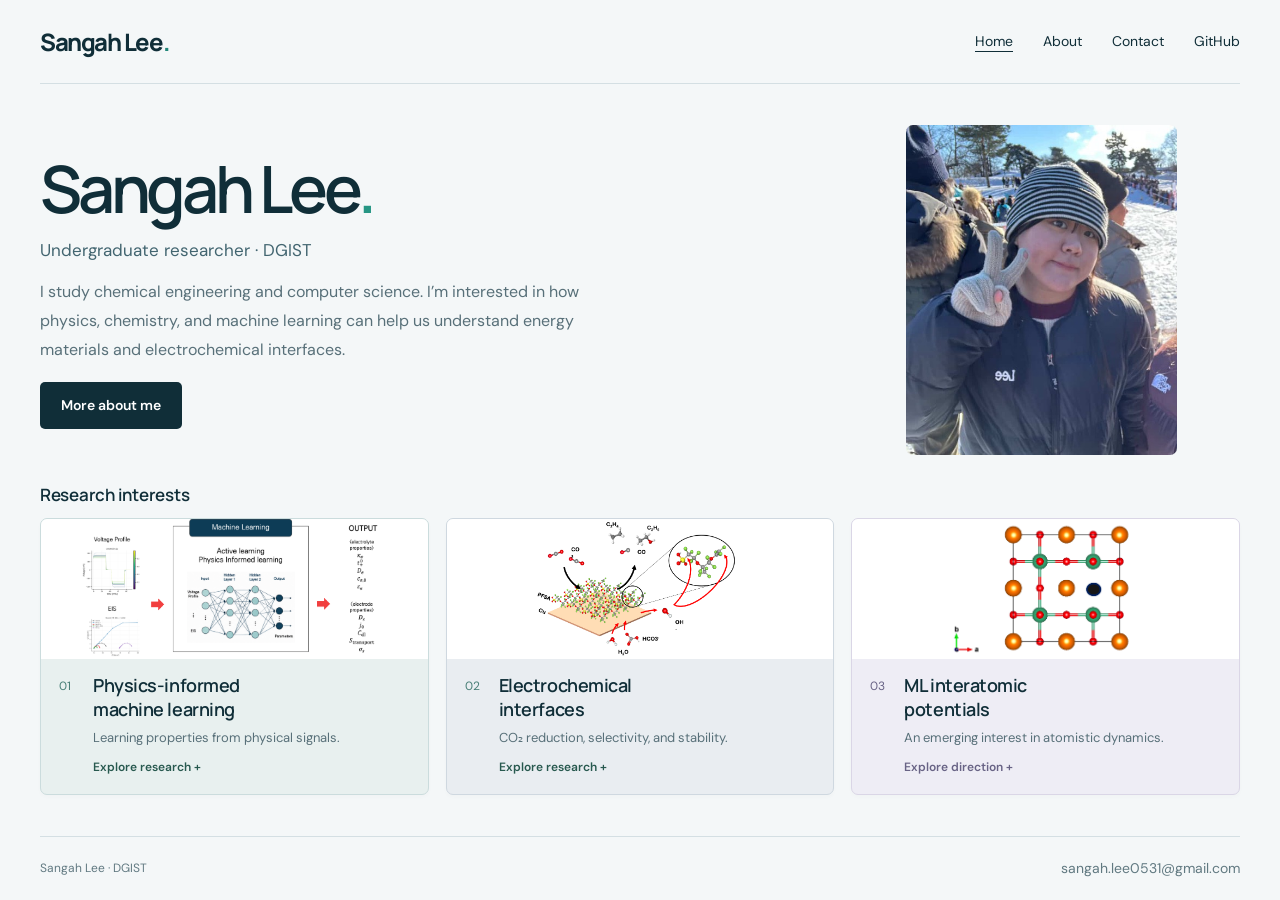
==== commit 46ff51b2: "Replace research card images with supplied figures" ====
--- a/index.html
+++ b/index.html
@@ -5,5 +5,5 @@
 <meta name="description" content="Sangah Lee — DGIST undergraduate exploring physics-informed machine learning, electrochemical interfaces, and atomistic simulation.">
 <meta name="theme-color" content="#071c26"><title>Home | Sangah Lee</title>
 <link rel="icon" type="image/svg+xml" href="data:image/svg+xml,%3Csvg xmlns='http://www.w3.org/2000/svg' viewBox='0 0 40 40'%3E%3Crect width='40' height='40' rx='9' fill='%23071c26'/%3E%3Cpath d='M27 11H17a5 5 0 0 0 0 10h6a4 4 0 0 1 0 8H12' fill='none' stroke='%2379ded0' stroke-width='3'/%3E%3C/svg%3E">
-<link rel="stylesheet" href="styles.css?v=20260930-pages1"><link rel="stylesheet" href="pages.css?v=20260930-pages3"><script src="page-interactions.js?v=20260930-pages1" defer></script>
-</head><body class="home-page"><a class="skip" href="#main">Skip to content</a><header class="page-nav"><a class="wordmark" href="index.html">Sangah Lee<span class="wordmark-dot">.</span></a><nav aria-label="Main navigation"><a href="index.html">Home</a><a href="about.html">About</a><a href="mailto:sangah.lee0531@gmail.com">Contact</a><a href="https://github.com/se2929" target="_blank" rel="noopener noreferrer">GitHub</a></nav></header><main id="main"><section class="home-intro"><div class="home-copy"><h1>Sangah Lee<span>.</span></h1><p class="home-affiliation">Undergraduate researcher · DGIST</p><p class="home-description">I study chemical engineering and computer science. I’m interested in how physics, chemistry, and machine learning can help us understand energy materials and electrochemical interfaces.</p><a class="button primary" href="about.html">More about me</a></div><img class="portrait-space portrait-photo" src="sangah-portrait.jpg" alt="Sangah Lee" width="498" height="608"></section><section class="home-research" aria-labelledby="interests-title"><div class="home-section-label"><h2 id="interests-title">Research interests</h2></div><div class="topic-links"><a class="topic-link topic-ml" href="machine-learning.html"><img class="topic-image" src="learning-preview.svg" alt="Three current waveforms from the physics-informed learning notebook" width="640" height="260"><span class="topic-number">01</span><div><h3>Physics-informed <br>machine learning</h3><p>Learning properties from physical signals.</p></div><span class="topic-cta">Explore research +</span></a><a class="topic-link topic-ec" href="electrochemistry.html"><img class="topic-image" src="lab-photo.webp" alt="CO₂ electroreduction experimental cell" width="640" height="260"><span class="topic-number">02</span><div><h3>Electrochemical <br>interfaces</h3><p>CO₂ reduction, selectivity, and stability.</p></div><span class="topic-cta">Explore research +</span></a><a class="topic-link topic-ip" href="mlip.html"><img class="topic-image" src="mlip-preview.svg" alt="Conceptual path from reference calculations to learned energies and forces to atomistic dynamics" width="640" height="260"><span class="topic-number">03</span><div><h3>ML interatomic <br>potentials</h3><p>An emerging interest in atomistic dynamics.</p></div><span class="topic-cta">Explore direction +</span></a></div></section></main><footer class="page-footer"><span>Sangah Lee · DGIST</span><a href="mailto:sangah.lee0531@gmail.com">sangah.lee0531@gmail.com</a></footer></body></html>+<link rel="stylesheet" href="styles.css?v=20260930-pages1"><link rel="stylesheet" href="pages.css?v=20260930-pages4"><script src="page-interactions.js?v=20260930-pages1" defer></script>
+</head><body class="home-page"><a class="skip" href="#main">Skip to content</a><header class="page-nav"><a class="wordmark" href="index.html">Sangah Lee<span class="wordmark-dot">.</span></a><nav aria-label="Main navigation"><a href="index.html">Home</a><a href="about.html">About</a><a href="mailto:sangah.lee0531@gmail.com">Contact</a><a href="https://github.com/se2929" target="_blank" rel="noopener noreferrer">GitHub</a></nav></header><main id="main"><section class="home-intro"><div class="home-copy"><h1>Sangah Lee<span>.</span></h1><p class="home-affiliation">Undergraduate researcher · DGIST</p><p class="home-description">I study chemical engineering and computer science. I’m interested in how physics, chemistry, and machine learning can help us understand energy materials and electrochemical interfaces.</p><a class="button primary" href="about.html">More about me</a></div><img class="portrait-space portrait-photo" src="sangah-portrait.jpg" alt="Sangah Lee" width="498" height="608"></section><section class="home-research" aria-labelledby="interests-title"><div class="home-section-label"><h2 id="interests-title">Research interests</h2></div><div class="topic-links"><a class="topic-link topic-ml" href="machine-learning.html"><img class="topic-image" src="research-ml.png" alt="Physics-informed machine learning research diagram" width="3593" height="1599"><span class="topic-number">01</span><div><h3>Physics-informed <br>machine learning</h3><p>Learning properties from physical signals.</p></div><span class="topic-cta">Explore research +</span></a><a class="topic-link topic-ec" href="electrochemistry.html"><img class="topic-image" src="research-interfaces.png" alt="Electrochemical interface and reaction schematic" width="3089" height="2007"><span class="topic-number">02</span><div><h3>Electrochemical <br>interfaces</h3><p>CO₂ reduction, selectivity, and stability.</p></div><span class="topic-cta">Explore research +</span></a><a class="topic-link topic-ip" href="mlip.html"><img class="topic-image" src="research-atomistic.png" alt="Atomic structure illustration for atomistic modeling interests" width="805" height="587"><span class="topic-number">03</span><div><h3>ML interatomic <br>potentials</h3><p>An emerging interest in atomistic dynamics.</p></div><span class="topic-cta">Explore direction +</span></a></div></section></main><footer class="page-footer"><span>Sangah Lee · DGIST</span><a href="mailto:sangah.lee0531@gmail.com">sangah.lee0531@gmail.com</a></footer></body></html>
--- a/pages.css
+++ b/pages.css
@@ -17,3 +17,5 @@
 
 .portrait-photo{display:block;height:auto;max-height:330px;width:auto;max-width:100%;object-fit:contain;justify-self:center;border:0}
 @media(max-width:480px){.portrait-photo{height:auto;max-height:290px;width:auto;max-width:100%;justify-self:center}}
+
+.home-page .topic-image{object-fit:contain;background:#fff}
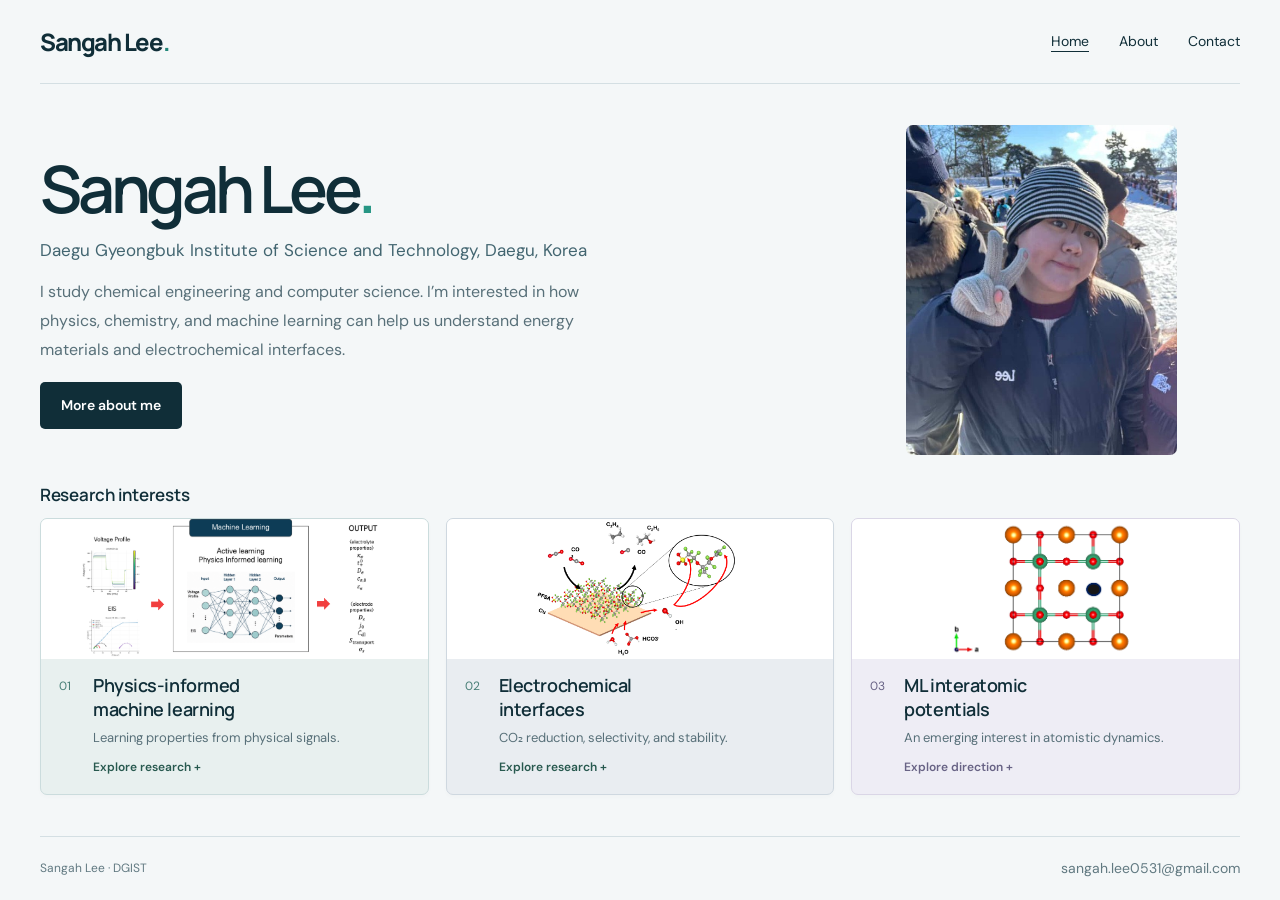
==== commit 09c8268b: "Update affiliation and remove GitHub navigation" ====
--- a/index.html
+++ b/index.html
@@ -5,5 +5,5 @@
 <meta name="description" content="Sangah Lee — DGIST undergraduate exploring physics-informed machine learning, electrochemical interfaces, and atomistic simulation.">
 <meta name="theme-color" content="#071c26"><title>Home | Sangah Lee</title>
 <link rel="icon" type="image/svg+xml" href="data:image/svg+xml,%3Csvg xmlns='http://www.w3.org/2000/svg' viewBox='0 0 40 40'%3E%3Crect width='40' height='40' rx='9' fill='%23071c26'/%3E%3Cpath d='M27 11H17a5 5 0 0 0 0 10h6a4 4 0 0 1 0 8H12' fill='none' stroke='%2379ded0' stroke-width='3'/%3E%3C/svg%3E">
-<link rel="stylesheet" href="styles.css?v=20260930-pages1"><link rel="stylesheet" href="pages.css?v=20260930-pages4"><script src="page-interactions.js?v=20260930-pages1" defer></script>
-</head><body class="home-page"><a class="skip" href="#main">Skip to content</a><header class="page-nav"><a class="wordmark" href="index.html">Sangah Lee<span class="wordmark-dot">.</span></a><nav aria-label="Main navigation"><a href="index.html">Home</a><a href="about.html">About</a><a href="mailto:sangah.lee0531@gmail.com">Contact</a><a href="https://github.com/se2929" target="_blank" rel="noopener noreferrer">GitHub</a></nav></header><main id="main"><section class="home-intro"><div class="home-copy"><h1>Sangah Lee<span>.</span></h1><p class="home-affiliation">Undergraduate researcher · DGIST</p><p class="home-description">I study chemical engineering and computer science. I’m interested in how physics, chemistry, and machine learning can help us understand energy materials and electrochemical interfaces.</p><a class="button primary" href="about.html">More about me</a></div><img class="portrait-space portrait-photo" src="sangah-portrait.jpg" alt="Sangah Lee" width="498" height="608"></section><section class="home-research" aria-labelledby="interests-title"><div class="home-section-label"><h2 id="interests-title">Research interests</h2></div><div class="topic-links"><a class="topic-link topic-ml" href="machine-learning.html"><img class="topic-image" src="research-ml.png" alt="Physics-informed machine learning research diagram" width="3593" height="1599"><span class="topic-number">01</span><div><h3>Physics-informed <br>machine learning</h3><p>Learning properties from physical signals.</p></div><span class="topic-cta">Explore research +</span></a><a class="topic-link topic-ec" href="electrochemistry.html"><img class="topic-image" src="research-interfaces.png" alt="Electrochemical interface and reaction schematic" width="3089" height="2007"><span class="topic-number">02</span><div><h3>Electrochemical <br>interfaces</h3><p>CO₂ reduction, selectivity, and stability.</p></div><span class="topic-cta">Explore research +</span></a><a class="topic-link topic-ip" href="mlip.html"><img class="topic-image" src="research-atomistic.png" alt="Atomic structure illustration for atomistic modeling interests" width="805" height="587"><span class="topic-number">03</span><div><h3>ML interatomic <br>potentials</h3><p>An emerging interest in atomistic dynamics.</p></div><span class="topic-cta">Explore direction +</span></a></div></section></main><footer class="page-footer"><span>Sangah Lee · DGIST</span><a href="mailto:sangah.lee0531@gmail.com">sangah.lee0531@gmail.com</a></footer></body></html>+<link rel="stylesheet" href="styles.css?v=20260930-pages1"><link rel="stylesheet" href="pages.css?v=20260930-pages5"><script src="page-interactions.js?v=20260930-pages1" defer></script>
+</head><body class="home-page"><a class="skip" href="#main">Skip to content</a><header class="page-nav"><a class="wordmark" href="index.html">Sangah Lee<span class="wordmark-dot">.</span></a><nav aria-label="Main navigation"><a href="index.html">Home</a><a href="about.html">About</a><a href="mailto:sangah.lee0531@gmail.com">Contact</a></nav></header><main id="main"><section class="home-intro"><div class="home-copy"><h1>Sangah Lee<span>.</span></h1><p class="home-affiliation">Daegu Gyeongbuk Institute of Science and Technology, Daegu, Korea</p><p class="home-description">I study chemical engineering and computer science. I’m interested in how physics, chemistry, and machine learning can help us understand energy materials and electrochemical interfaces.</p><a class="button primary" href="about.html">More about me</a></div><img class="portrait-space portrait-photo" src="sangah-portrait.jpg" alt="Sangah Lee" width="498" height="608"></section><section class="home-research" aria-labelledby="interests-title"><div class="home-section-label"><h2 id="interests-title">Research interests</h2></div><div class="topic-links"><a class="topic-link topic-ml" href="machine-learning.html"><img class="topic-image" src="research-ml.png" alt="Physics-informed machine learning research diagram" width="3593" height="1599"><span class="topic-number">01</span><div><h3>Physics-informed <br>machine learning</h3><p>Learning properties from physical signals.</p></div><span class="topic-cta">Explore research +</span></a><a class="topic-link topic-ec" href="electrochemistry.html"><img class="topic-image" src="research-interfaces.png" alt="Electrochemical interface and reaction schematic" width="3089" height="2007"><span class="topic-number">02</span><div><h3>Electrochemical <br>interfaces</h3><p>CO₂ reduction, selectivity, and stability.</p></div><span class="topic-cta">Explore research +</span></a><a class="topic-link topic-ip" href="mlip.html"><img class="topic-image" src="research-atomistic.png" alt="Atomic structure illustration for atomistic modeling interests" width="805" height="587"><span class="topic-number">03</span><div><h3>ML interatomic <br>potentials</h3><p>An emerging interest in atomistic dynamics.</p></div><span class="topic-cta">Explore direction +</span></a></div></section></main><footer class="page-footer"><span>Sangah Lee · DGIST</span><a href="mailto:sangah.lee0531@gmail.com">sangah.lee0531@gmail.com</a></footer></body></html>
--- a/pages.css
+++ b/pages.css
@@ -1,7 +1,7 @@
 html{scroll-behavior:auto;scroll-padding-top:20px}body{background:#f4f7f8}a{touch-action:manipulation}.page-nav,.page-footer{width:min(1220px,calc(100% - 80px));margin:auto;display:flex;align-items:center;justify-content:space-between;gap:24px}.page-nav{height:84px;border-bottom:1px solid var(--line)}.page-nav nav{display:flex;gap:30px;font-size:14px}.page-nav nav a:hover{color:#188576}.page-footer{min-height:64px;font-size:12px;color:#617981;border-top:1px solid var(--line)}.page-footer a{font-size:14px}.home-page{min-height:100dvh;display:flex;flex-direction:column}.home-page main{width:min(1220px,calc(100% - 80px));margin:auto;flex:1;display:flex;flex-direction:column;justify-content:center;padding:30px 0}.home-intro{display:grid;grid-template-columns:1.25fr .8fr;gap:80px;align-items:center}.home-copy .eyebrow{color:#268377;letter-spacing:.13em;margin-bottom:15px}.home-copy h1{font-size:clamp(3.5rem,5.8vw,5.1rem);letter-spacing:-.065em;line-height:1.13}.home-copy h1 span{color:#269684}.home-affiliation{font-size:17px;color:#426570;margin:13px 0 19px}.home-description{font-size:17px;line-height:1.85;max-width:565px}.home-copy .button{margin-top:24px}.home-photo{margin:0;position:relative;height:340px;max-width:430px;width:100%;justify-self:end;border-radius:8px;overflow:hidden;background:#102c36;box-shadow:13px 13px 0 #dce8e7;transform:perspective(1600px) rotateY(-4deg)}.home-photo img{display:block;width:100%;height:100%;object-fit:cover;object-position:center 50%}.home-photo figcaption{position:absolute;bottom:0;left:0;right:0;padding:28px 18px 13px;background:linear-gradient(transparent,#00131dea);color:#f0f7f8;font-size:12px;letter-spacing:.035em}.home-research{margin-top:33px}.home-section-label{display:flex;align-items:center;justify-content:space-between;margin-bottom:13px;gap:15px}.home-section-label h2{font-size:17px;letter-spacing:-.015em}.home-section-label>span{font-size:12px;color:#657e86}.topic-links{display:grid;grid-template-columns:repeat(3,1fr);gap:17px}.topic-link{display:grid;grid-template-columns:24px 1fr;gap:12px;padding:20px 20px 15px;border:1px solid #cbdcdd;border-radius:7px;background:#e8f0ef;transition:transform .2s,border-color .2s;position:relative;box-shadow:0 2px 4px #17343a05}.topic-link:hover{transform:translateY(-4px);border-color:#478f85;box-shadow:0 8px 18px #17343a10}.topic-link h3{font-size:19px;line-height:1.3;letter-spacing:-.025em}.topic-number{font-size:12px;color:#497f77;padding-top:3px}.topic-link p{font-size:13px;line-height:1.6;margin-top:10px;max-width:280px}.topic-cta{grid-column:2;font-size:12px;color:#28594f;font-weight:600;margin-top:2px}.topic-ec{background:#e9edf1;border-color:#cfd8e0}.topic-ip{background:#eeedf5;border-color:#dad6e6}.topic-ip .topic-number,.topic-ip .topic-cta{color:#686385}.article-shell{width:min(900px,calc(100% - 80px));margin:32px auto 56px}.page-breadcrumb{display:flex;flex-wrap:wrap;align-items:center;gap:12px;font-size:13px;color:#6a828b;margin-bottom:34px}.page-breadcrumb a{color:#1f756b;text-decoration:underline;text-underline-offset:4px}.article-header{border-bottom:1px solid var(--line);padding:0 0 29px;margin-bottom:29px}.article-header .eyebrow{color:#317e71;margin-bottom:16px}.article-header h1{font-size:clamp(2.35rem,4.3vw,3.7rem);max-width:800px;line-height:1.17;letter-spacing:-.05em}.article-content{max-width:800px;margin:0 auto}.article-content h3{font-size:24px;margin:34px 0 15px;line-height:1.25;letter-spacing:-.035em}.article-content h4{font-size:17px;margin:22px 0 13px;letter-spacing:-.02em}.article-content p{font-size:17px;line-height:1.85;margin:0 0 18px}.article-content ul{padding-left:23px;color:#4d6c77;font-size:17px;line-height:1.85}.article-content li{margin-bottom:14px}.article-content .dialog-lead{font-size:20px!important;line-height:1.75}.article-content .small-note,.article-content .dialog-meta{font-size:14px!important}.article-content pre{white-space:pre-wrap;overflow-wrap:anywhere;background:#0a2733;color:#b8e8da;padding:23px;border-radius:7px;font-size:15px;line-height:1.9}.article-content .fact-row{margin:25px 0}.article-content .fact-row span{font-size:14px}.article-content .notice{font-size:15px;line-height:1.85;margin:27px 0;padding:19px 23px}.article-content .question-cards p{font-size:16px}.article-content .question-cards h3{font-size:20px;margin:0 0 13px}.article-content .endpoint-chart h4{margin:0 0 15px}.article-content .weight-demo p{font-size:14px}.article-content .weight-demo .eyebrow{font-size:12px}.article-content .resistance-table{font-size:15px}.detail-photo{margin:0 0 27px;padding:18px;background:white;border:1px solid var(--line);border-radius:8px}.detail-photo img{display:block;width:100%;height:auto;max-height:360px;object-fit:contain}.article-subnav{display:flex;gap:14px;flex-wrap:wrap;margin-bottom:26px}.article-subnav a{border:1px solid #bdcfca;border-radius:5px;font-size:14px;padding:8px 14px;background:#e8f1ef;color:#245d54}.related-pages{display:flex;justify-content:space-between;gap:20px;padding:25px 0;margin-top:35px;border-top:1px solid var(--line);border-bottom:1px solid var(--line)}.related-pages a,.back-home{font-size:14px;color:#296f63;text-decoration:underline;text-underline-offset:5px}.back-home{display:inline-block;margin-top:27px}.workflow-page .workflow-section{padding:35px 0 55px}.workflow-page .workflow-section .section-wrap{width:min(1220px,calc(100% - 80px))}.workflow-page .page-breadcrumb{color:#aec8cd}.workflow-page .page-breadcrumb a{color:#8bd8c7}.workflow-page .section-heading{margin-bottom:30px}.workflow-page .section-heading h2{font-size:2.8rem}.workflow-page .workflow-layout{margin-top:26px}.workflow-page .workflow-note{font-size:14px}.workflow-page .stage-panel p{font-size:16px}.workflow-page .waveform-context p{font-size:14px}.poster-shell{width:min(980px,calc(100% - 80px));margin:30px auto 55px}.poster-note{margin:0 0 25px;font-size:16px}.full-poster{display:block;width:100%;height:auto;border:1px solid var(--line)}.home-page .page-footer{margin-top:auto}.page-nav .wordmark{font-size:24px;letter-spacing:-.06em}.home-page .page-nav nav a[href="index.html"],.detail-page .page-nav nav a:hover{text-decoration:underline;text-underline-offset:5px}
 @media(min-height:900px) and (min-width:1000px){.home-photo{height:390px}.home-research{margin-top:42px}.topic-link{padding-top:24px;padding-bottom:19px}}
 @media(max-width:1000px){.home-intro{gap:40px;grid-template-columns:1.15fr .9fr}.home-photo{height:330px}.home-description{font-size:16px}.topic-link{padding:17px 15px;gap:8px}.topic-link h3{font-size:17px}.home-copy h1{font-size:3.8rem}.home-affiliation{font-size:15px}.home-research{margin-top:30px}}
-@media(max-width:760px){.page-nav,.page-footer,.home-page main{width:calc(100% - 40px)}.page-nav{height:72px}.page-nav nav{gap:17px;font-size:13px}.page-nav nav a:last-child{display:none}.page-nav .wordmark{font-size:21px}.home-page main{padding:26px 0}.home-intro{gap:23px;grid-template-columns:1fr .7fr}.home-copy h1{font-size:2.7rem}.home-copy .eyebrow{font-size:11px;letter-spacing:.05em}.home-affiliation{font-size:13px;line-height:1.5;margin:10px 0 12px}.home-description{font-size:14px;line-height:1.8}.home-photo{height:310px;box-shadow:7px 7px 0 #dce8e7}.home-photo figcaption{font-size:11px;padding-left:12px}.home-copy .button{font-size:13px;padding:10px 14px;margin-top:17px}.topic-links{gap:10px}.topic-link{display:block;padding:15px 12px}.topic-link h3{font-size:16px;margin-top:6px}.topic-link p{font-size:12px;line-height:1.5}.topic-cta{display:block;margin-top:13px;font-size:12px}.home-section-label>span{display:none}.article-shell,.poster-shell{width:calc(100% - 40px);margin-top:25px}.page-breadcrumb{font-size:12px;margin-bottom:26px}.article-header h1{font-size:2.3rem}.article-content p,.article-content ul{font-size:16px}.article-content .dialog-lead{font-size:18px!important}.article-content h3{font-size:22px}.article-content pre{font-size:13px;padding:19px}.related-pages{display:grid}.workflow-page .workflow-section .section-wrap{width:calc(100% - 40px)}.workflow-page .section-heading h2{font-size:2.2rem}.detail-photo{padding:10px}.page-footer{min-height:65px;gap:15px}.page-footer a{font-size:12px}}
+@media(max-width:760px){.page-nav,.page-footer,.home-page main{width:calc(100% - 40px)}.page-nav{height:72px}.page-nav nav{gap:17px;font-size:13px}.page-nav .wordmark{font-size:21px}.home-page main{padding:26px 0}.home-intro{gap:23px;grid-template-columns:1fr .7fr}.home-copy h1{font-size:2.7rem}.home-copy .eyebrow{font-size:11px;letter-spacing:.05em}.home-affiliation{font-size:13px;line-height:1.5;margin:10px 0 12px}.home-description{font-size:14px;line-height:1.8}.home-photo{height:310px;box-shadow:7px 7px 0 #dce8e7}.home-photo figcaption{font-size:11px;padding-left:12px}.home-copy .button{font-size:13px;padding:10px 14px;margin-top:17px}.topic-links{gap:10px}.topic-link{display:block;padding:15px 12px}.topic-link h3{font-size:16px;margin-top:6px}.topic-link p{font-size:12px;line-height:1.5}.topic-cta{display:block;margin-top:13px;font-size:12px}.home-section-label>span{display:none}.article-shell,.poster-shell{width:calc(100% - 40px);margin-top:25px}.page-breadcrumb{font-size:12px;margin-bottom:26px}.article-header h1{font-size:2.3rem}.article-content p,.article-content ul{font-size:16px}.article-content .dialog-lead{font-size:18px!important}.article-content h3{font-size:22px}.article-content pre{font-size:13px;padding:19px}.related-pages{display:grid}.workflow-page .workflow-section .section-wrap{width:calc(100% - 40px)}.workflow-page .section-heading h2{font-size:2.2rem}.detail-photo{padding:10px}.page-footer{min-height:65px;gap:15px}.page-footer a{font-size:12px}}
 @media(max-width:480px){.home-intro{grid-template-columns:1fr;gap:23px}.home-copy h1{font-size:3.15rem}.home-copy .eyebrow{font-size:12px}.home-description{font-size:15px;line-height:1.8}.home-affiliation{font-size:14px}.home-copy .button{margin-top:15px}.home-photo{height:200px;max-width:none;transform:none;box-shadow:none}.home-photo img{object-position:center 48%}.home-photo figcaption{font-size:12px}.home-research{margin-top:28px}.topic-links{grid-template-columns:1fr;gap:10px}.topic-link{display:grid;grid-template-columns:22px 1fr;gap:8px 10px;padding:16px}.topic-link h3{font-size:18px;margin-top:0}.topic-link h3 br{display:none}.topic-link p{font-size:13px;margin-top:5px}.topic-cta{grid-column:2;margin:0}.home-section-label h2{font-size:17px}.page-footer{flex-wrap:wrap;padding:14px 0}.article-header h1{font-size:2.05rem}.article-content .fact-row span{font-size:12px}.article-content .resistance-table{font-size:13px}.article-content .notice{font-size:14px;padding:16px}.article-content pre{font-size:12px}.article-content .weight-demo .slider-row{grid-template-columns:35px 1fr 42px}.page-nav nav{gap:13px}.page-nav .wordmark{font-size:20px}.article-content .endpoint-chart{gap:15px}.article-content .endpoint-chart h4{font-size:14px}.article-content .dialog-meta{font-size:13px!important}.home-page main{padding-top:23px}}
 
 .workflow-title{font-size:clamp(2.1rem,3.5vw,3rem);line-height:1.2}
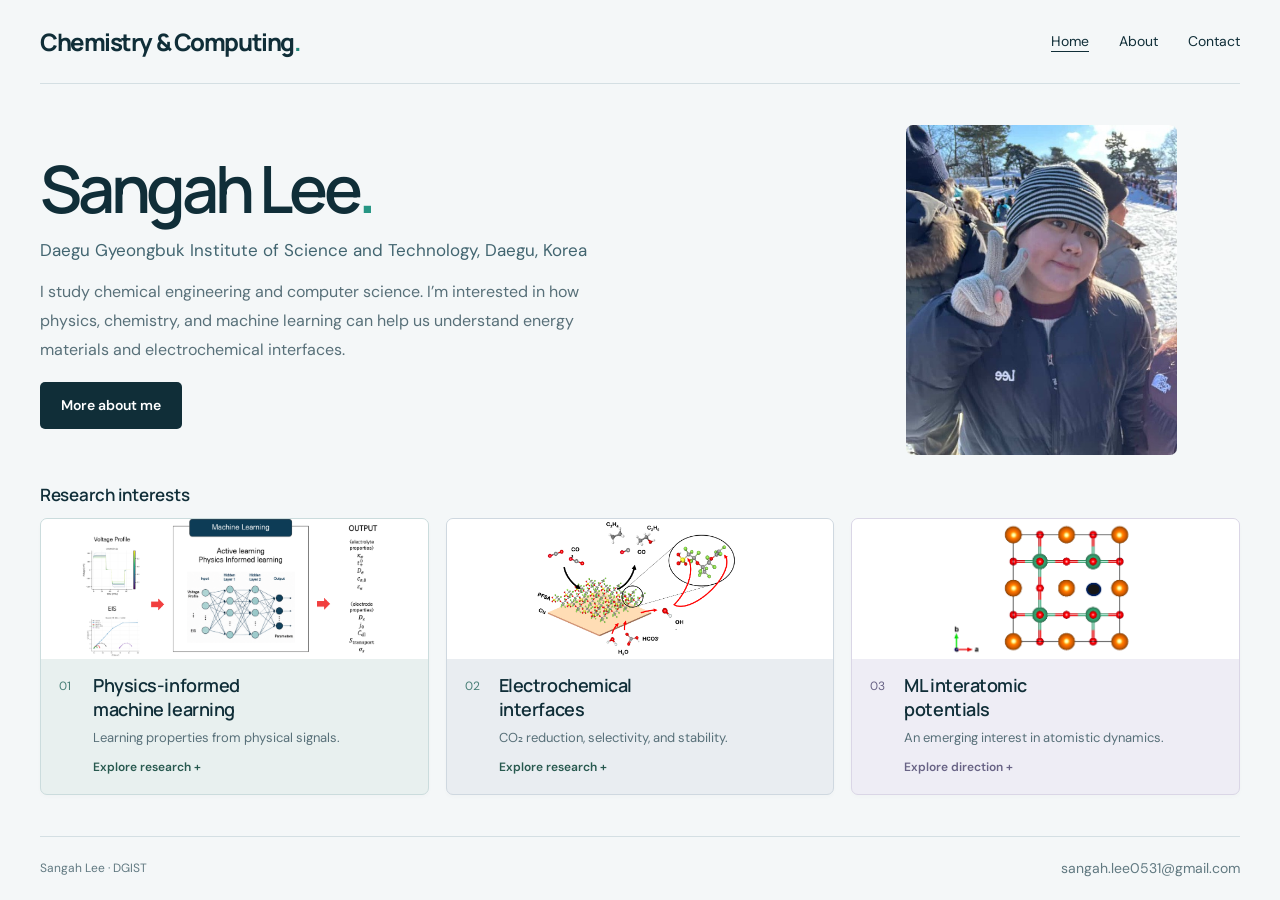
==== commit c6a61452: "Use Chemistry & Computing as the site wordmark" ====
--- a/index.html
+++ b/index.html
@@ -5,5 +5,5 @@
 <meta name="description" content="Sangah Lee — DGIST undergraduate exploring physics-informed machine learning, electrochemical interfaces, and atomistic simulation.">
 <meta name="theme-color" content="#071c26"><title>Home | Sangah Lee</title>
 <link rel="icon" type="image/svg+xml" href="data:image/svg+xml,%3Csvg xmlns='http://www.w3.org/2000/svg' viewBox='0 0 40 40'%3E%3Crect width='40' height='40' rx='9' fill='%23071c26'/%3E%3Cpath d='M27 11H17a5 5 0 0 0 0 10h6a4 4 0 0 1 0 8H12' fill='none' stroke='%2379ded0' stroke-width='3'/%3E%3C/svg%3E">
-<link rel="stylesheet" href="styles.css?v=20260930-pages1"><link rel="stylesheet" href="pages.css?v=20260930-pages5"><script src="page-interactions.js?v=20260930-pages1" defer></script>
-</head><body class="home-page"><a class="skip" href="#main">Skip to content</a><header class="page-nav"><a class="wordmark" href="index.html">Sangah Lee<span class="wordmark-dot">.</span></a><nav aria-label="Main navigation"><a href="index.html">Home</a><a href="about.html">About</a><a href="mailto:sangah.lee0531@gmail.com">Contact</a></nav></header><main id="main"><section class="home-intro"><div class="home-copy"><h1>Sangah Lee<span>.</span></h1><p class="home-affiliation">Daegu Gyeongbuk Institute of Science and Technology, Daegu, Korea</p><p class="home-description">I study chemical engineering and computer science. I’m interested in how physics, chemistry, and machine learning can help us understand energy materials and electrochemical interfaces.</p><a class="button primary" href="about.html">More about me</a></div><img class="portrait-space portrait-photo" src="sangah-portrait.jpg" alt="Sangah Lee" width="498" height="608"></section><section class="home-research" aria-labelledby="interests-title"><div class="home-section-label"><h2 id="interests-title">Research interests</h2></div><div class="topic-links"><a class="topic-link topic-ml" href="machine-learning.html"><img class="topic-image" src="research-ml.png" alt="Physics-informed machine learning research diagram" width="3593" height="1599"><span class="topic-number">01</span><div><h3>Physics-informed <br>machine learning</h3><p>Learning properties from physical signals.</p></div><span class="topic-cta">Explore research +</span></a><a class="topic-link topic-ec" href="electrochemistry.html"><img class="topic-image" src="research-interfaces.png" alt="Electrochemical interface and reaction schematic" width="3089" height="2007"><span class="topic-number">02</span><div><h3>Electrochemical <br>interfaces</h3><p>CO₂ reduction, selectivity, and stability.</p></div><span class="topic-cta">Explore research +</span></a><a class="topic-link topic-ip" href="mlip.html"><img class="topic-image" src="research-atomistic.png" alt="Atomic structure illustration for atomistic modeling interests" width="805" height="587"><span class="topic-number">03</span><div><h3>ML interatomic <br>potentials</h3><p>An emerging interest in atomistic dynamics.</p></div><span class="topic-cta">Explore direction +</span></a></div></section></main><footer class="page-footer"><span>Sangah Lee · DGIST</span><a href="mailto:sangah.lee0531@gmail.com">sangah.lee0531@gmail.com</a></footer></body></html>+<link rel="stylesheet" href="styles.css?v=20260930-pages1"><link rel="stylesheet" href="pages.css?v=brand-2"><script src="page-interactions.js?v=20260930-pages1" defer></script>
+</head><body class="home-page"><a class="skip" href="#main">Skip to content</a><header class="page-nav"><a class="wordmark" href="index.html">Chemistry &amp; Computing<span class="wordmark-dot">.</span></a><nav aria-label="Main navigation"><a href="index.html">Home</a><a href="about.html">About</a><a href="mailto:sangah.lee0531@gmail.com">Contact</a></nav></header><main id="main"><section class="home-intro"><div class="home-copy"><h1>Sangah Lee<span>.</span></h1><p class="home-affiliation">Daegu Gyeongbuk Institute of Science and Technology, Daegu, Korea</p><p class="home-description">I study chemical engineering and computer science. I’m interested in how physics, chemistry, and machine learning can help us understand energy materials and electrochemical interfaces.</p><a class="button primary" href="about.html">More about me</a></div><img class="portrait-space portrait-photo" src="sangah-portrait.jpg" alt="Sangah Lee" width="498" height="608"></section><section class="home-research" aria-labelledby="interests-title"><div class="home-section-label"><h2 id="interests-title">Research interests</h2></div><div class="topic-links"><a class="topic-link topic-ml" href="machine-learning.html"><img class="topic-image" src="research-ml.png" alt="Physics-informed machine learning research diagram" width="3593" height="1599"><span class="topic-number">01</span><div><h3>Physics-informed <br>machine learning</h3><p>Learning properties from physical signals.</p></div><span class="topic-cta">Explore research +</span></a><a class="topic-link topic-ec" href="electrochemistry.html"><img class="topic-image" src="research-interfaces.png" alt="Electrochemical interface and reaction schematic" width="3089" height="2007"><span class="topic-number">02</span><div><h3>Electrochemical <br>interfaces</h3><p>CO₂ reduction, selectivity, and stability.</p></div><span class="topic-cta">Explore research +</span></a><a class="topic-link topic-ip" href="mlip.html"><img class="topic-image" src="research-atomistic.png" alt="Atomic structure illustration for atomistic modeling interests" width="805" height="587"><span class="topic-number">03</span><div><h3>ML interatomic <br>potentials</h3><p>An emerging interest in atomistic dynamics.</p></div><span class="topic-cta">Explore direction +</span></a></div></section></main><footer class="page-footer"><span>Sangah Lee · DGIST</span><a href="mailto:sangah.lee0531@gmail.com">sangah.lee0531@gmail.com</a></footer></body></html>
--- a/pages.css
+++ b/pages.css
@@ -19,3 +19,6 @@
 @media(max-width:480px){.portrait-photo{height:auto;max-height:290px;width:auto;max-width:100%;justify-self:center}}
 
 .home-page .topic-image{object-fit:contain;background:#fff}
+
+/* Keep the longer site title and navigation readable on small screens. */
+@media(max-width:600px){.page-nav{height:auto;min-height:84px;flex-wrap:wrap;gap:10px 24px;padding:16px 0}.page-nav nav{flex-wrap:wrap}}
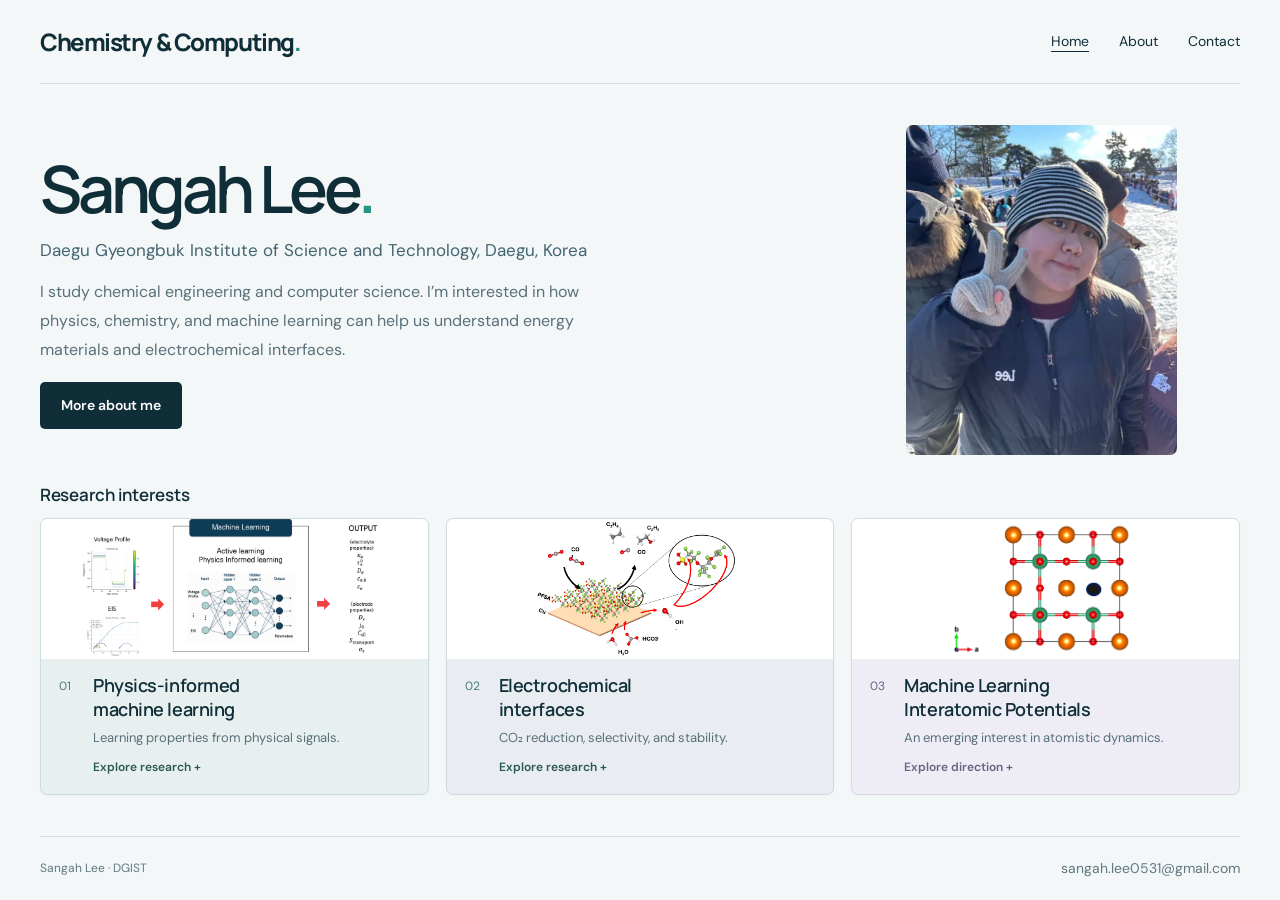
==== commit e09be20a: "Spell out Machine Learning Interatomic Potentials across the site" ====
--- a/index.html
+++ b/index.html
@@ -6,4 +6,4 @@
 <meta name="theme-color" content="#071c26"><title>Home | Sangah Lee</title>
 <link rel="icon" type="image/svg+xml" href="data:image/svg+xml,%3Csvg xmlns='http://www.w3.org/2000/svg' viewBox='0 0 40 40'%3E%3Crect width='40' height='40' rx='9' fill='%23071c26'/%3E%3Cpath d='M27 11H17a5 5 0 0 0 0 10h6a4 4 0 0 1 0 8H12' fill='none' stroke='%2379ded0' stroke-width='3'/%3E%3C/svg%3E">
 <link rel="stylesheet" href="styles.css?v=20260930-pages1"><link rel="stylesheet" href="pages.css?v=brand-2"><script src="page-interactions.js?v=20260930-pages1" defer></script>
-</head><body class="home-page"><a class="skip" href="#main">Skip to content</a><header class="page-nav"><a class="wordmark" href="index.html">Chemistry &amp; Computing<span class="wordmark-dot">.</span></a><nav aria-label="Main navigation"><a href="index.html">Home</a><a href="about.html">About</a><a href="mailto:sangah.lee0531@gmail.com">Contact</a></nav></header><main id="main"><section class="home-intro"><div class="home-copy"><h1>Sangah Lee<span>.</span></h1><p class="home-affiliation">Daegu Gyeongbuk Institute of Science and Technology, Daegu, Korea</p><p class="home-description">I study chemical engineering and computer science. I’m interested in how physics, chemistry, and machine learning can help us understand energy materials and electrochemical interfaces.</p><a class="button primary" href="about.html">More about me</a></div><img class="portrait-space portrait-photo" src="sangah-portrait.jpg" alt="Sangah Lee" width="498" height="608"></section><section class="home-research" aria-labelledby="interests-title"><div class="home-section-label"><h2 id="interests-title">Research interests</h2></div><div class="topic-links"><a class="topic-link topic-ml" href="machine-learning.html"><img class="topic-image" src="research-ml.png" alt="Physics-informed machine learning research diagram" width="3593" height="1599"><span class="topic-number">01</span><div><h3>Physics-informed <br>machine learning</h3><p>Learning properties from physical signals.</p></div><span class="topic-cta">Explore research +</span></a><a class="topic-link topic-ec" href="electrochemistry.html"><img class="topic-image" src="research-interfaces.png" alt="Electrochemical interface and reaction schematic" width="3089" height="2007"><span class="topic-number">02</span><div><h3>Electrochemical <br>interfaces</h3><p>CO₂ reduction, selectivity, and stability.</p></div><span class="topic-cta">Explore research +</span></a><a class="topic-link topic-ip" href="mlip.html"><img class="topic-image" src="research-atomistic.png" alt="Atomic structure illustration for atomistic modeling interests" width="805" height="587"><span class="topic-number">03</span><div><h3>ML interatomic <br>potentials</h3><p>An emerging interest in atomistic dynamics.</p></div><span class="topic-cta">Explore direction +</span></a></div></section></main><footer class="page-footer"><span>Sangah Lee · DGIST</span><a href="mailto:sangah.lee0531@gmail.com">sangah.lee0531@gmail.com</a></footer></body></html>+</head><body class="home-page"><a class="skip" href="#main">Skip to content</a><header class="page-nav"><a class="wordmark" href="index.html">Chemistry &amp; Computing<span class="wordmark-dot">.</span></a><nav aria-label="Main navigation"><a href="index.html">Home</a><a href="about.html">About</a><a href="mailto:sangah.lee0531@gmail.com">Contact</a></nav></header><main id="main"><section class="home-intro"><div class="home-copy"><h1>Sangah Lee<span>.</span></h1><p class="home-affiliation">Daegu Gyeongbuk Institute of Science and Technology, Daegu, Korea</p><p class="home-description">I study chemical engineering and computer science. I’m interested in how physics, chemistry, and machine learning can help us understand energy materials and electrochemical interfaces.</p><a class="button primary" href="about.html">More about me</a></div><img class="portrait-space portrait-photo" src="sangah-portrait.jpg" alt="Sangah Lee" width="498" height="608"></section><section class="home-research" aria-labelledby="interests-title"><div class="home-section-label"><h2 id="interests-title">Research interests</h2></div><div class="topic-links"><a class="topic-link topic-ml" href="machine-learning.html"><img class="topic-image" src="research-ml.png" alt="Physics-informed machine learning research diagram" width="3593" height="1599"><span class="topic-number">01</span><div><h3>Physics-informed <br>machine learning</h3><p>Learning properties from physical signals.</p></div><span class="topic-cta">Explore research +</span></a><a class="topic-link topic-ec" href="electrochemistry.html"><img class="topic-image" src="research-interfaces.png" alt="Electrochemical interface and reaction schematic" width="3089" height="2007"><span class="topic-number">02</span><div><h3>Electrochemical <br>interfaces</h3><p>CO₂ reduction, selectivity, and stability.</p></div><span class="topic-cta">Explore research +</span></a><a class="topic-link topic-ip" href="mlip.html"><img class="topic-image" src="research-atomistic.png" alt="Atomic structure illustration for atomistic modeling interests" width="805" height="587"><span class="topic-number">03</span><div><h3>Machine Learning<br>Interatomic Potentials</h3><p>An emerging interest in atomistic dynamics.</p></div><span class="topic-cta">Explore direction +</span></a></div></section></main><footer class="page-footer"><span>Sangah Lee · DGIST</span><a href="mailto:sangah.lee0531@gmail.com">sangah.lee0531@gmail.com</a></footer></body></html>
